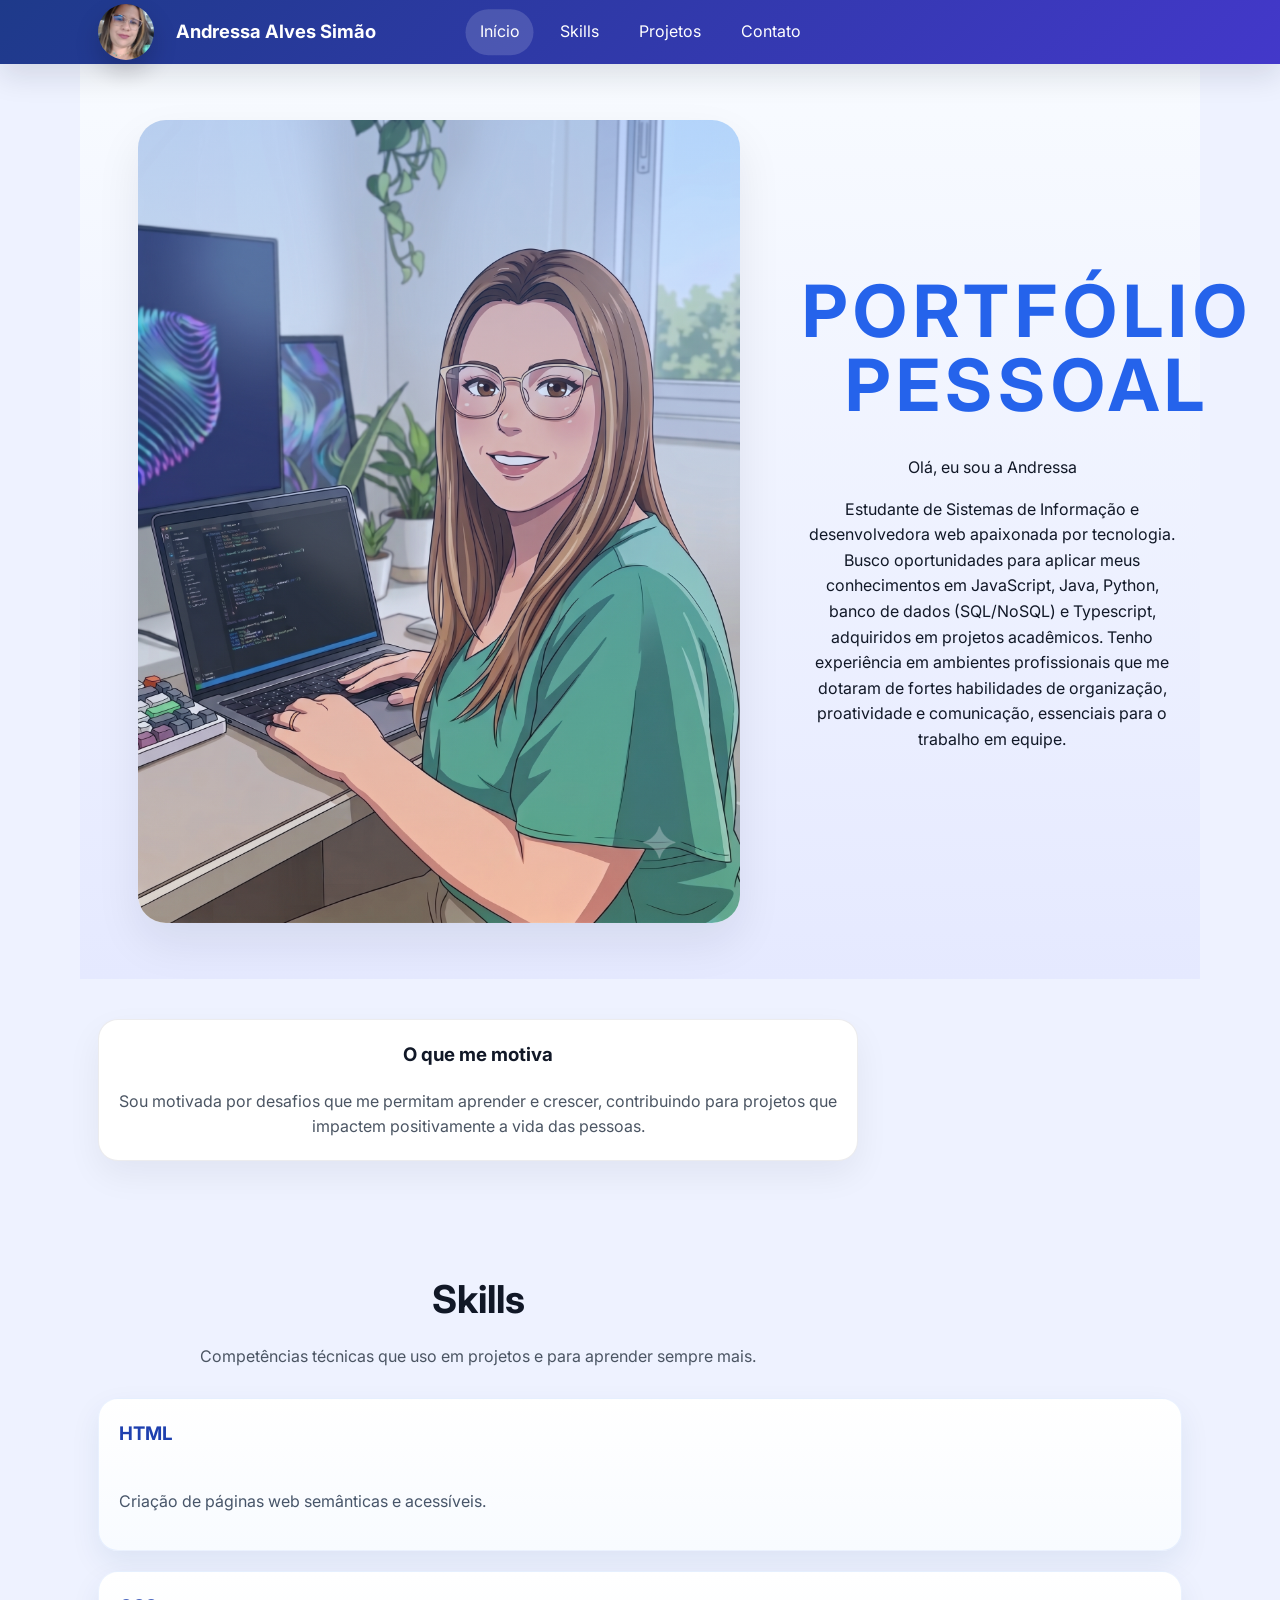
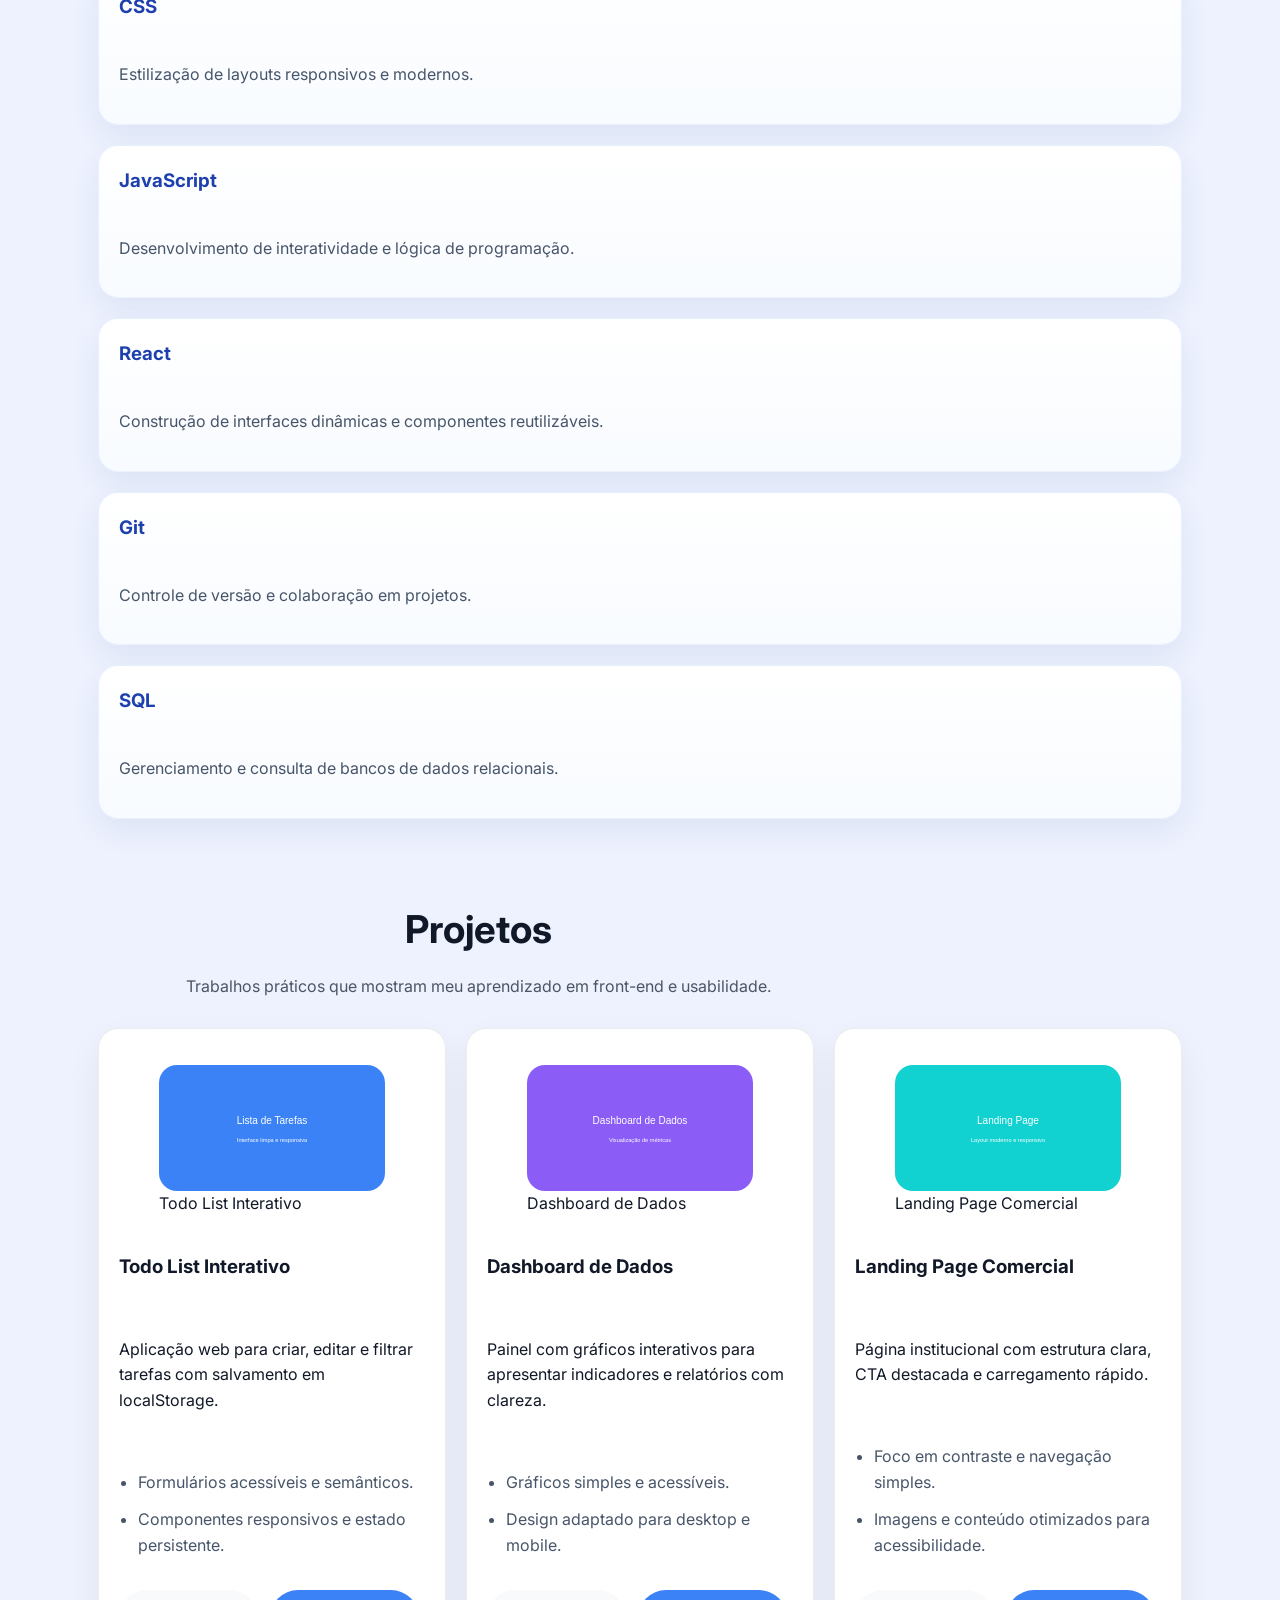
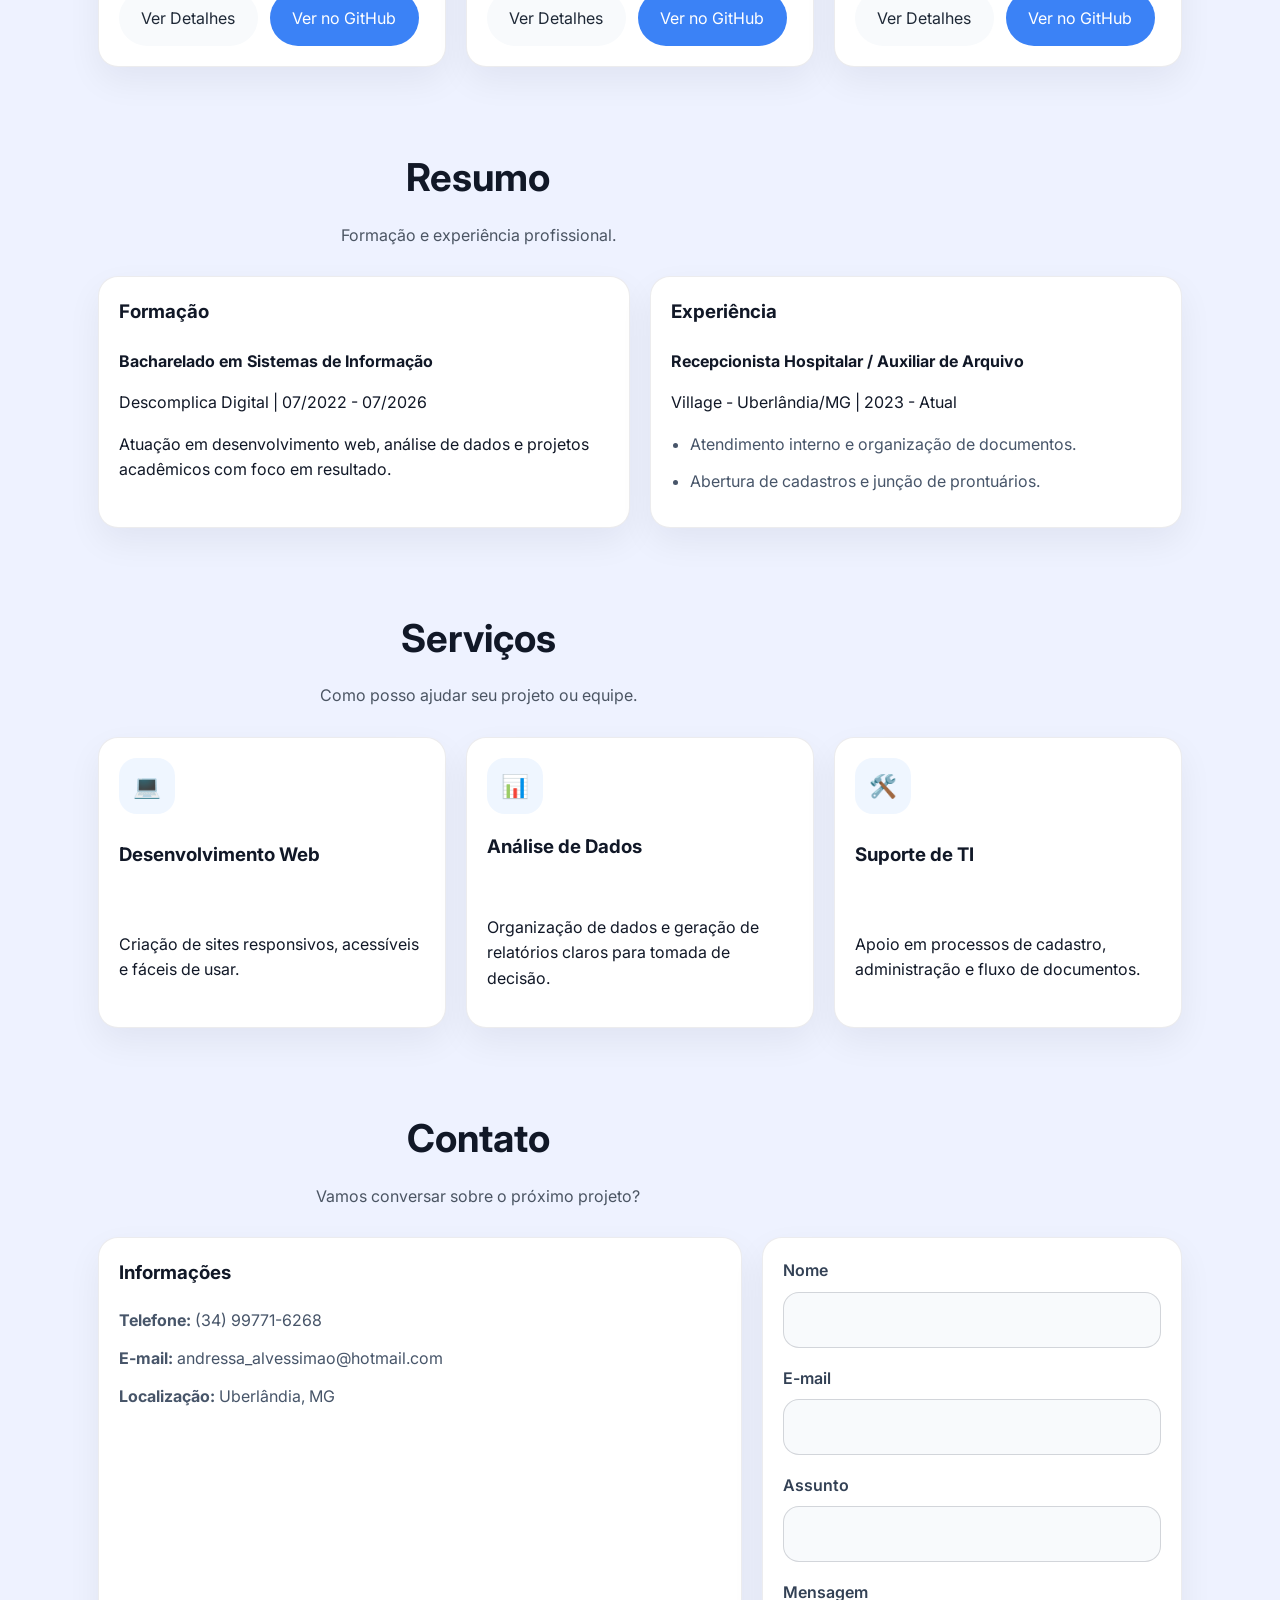
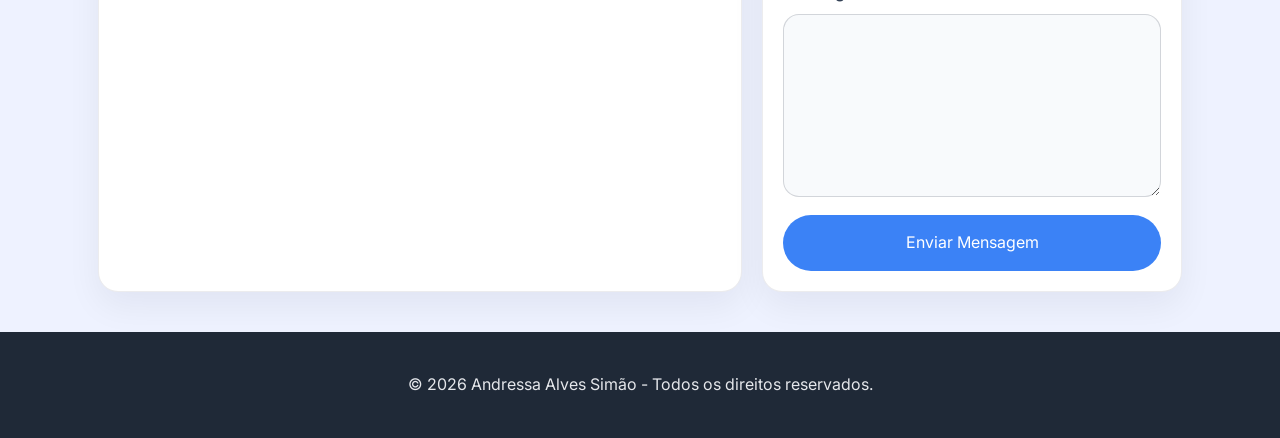
==== index.html @ 48724708 "V1Portifolio" ====
<!DOCTYPE html>
<html lang="pt-br">

<head>
  <meta charset="UTF-8">
  <meta name="viewport" content="width=device-width, initial-scale=1.0">
  <title>Portfólio - Andressa Alves Simão</title>
  <meta name="description" content="Portfólio de Andressa Alves Simão, estudante de Sistemas de Informação e desenvolvedora web.">
  <meta name="keywords" content="portfólio, Andressa Simão, desenvolvimento web, sistemas de informação, projetos">
  <link rel="preconnect" href="https://fonts.googleapis.com">
  <link rel="preconnect" href="https://fonts.gstatic.com" crossorigin>
  <link href="https://fonts.googleapis.com/css2?family=Inter:wght@400;500;600;700;800&display=swap" rel="stylesheet">
  <link rel="stylesheet" href="style.css">
</head>

<body id="top">
  <header class="header-main">
    <div class="header-inner">
      <div class="header-profile">
        <img src="imagem/my-profile-img.jpg" alt="Foto de perfil de Andressa" />
      </div>
      <a href="#top" class="logo">Andressa Alves Simão</a>
      <nav class="main-nav">
        <a href="#hero" class="active">Início</a>
        <a href="#habilidades">Skills</a>
        <a href="#projetos">Projetos</a>
        <a href="#contato">Contato</a>
      </nav>
    </div>
  </header>

  <main>
    <section id="hero" class="section hero-section">
      <div class="hero-grid">
        <div class="hero-media">
          <figure class="hero-image-card">
            <img src="anime_Image.png" alt="Ilustração estilizada" />
          </figure>
        </div>
        <div class="hero-copy">
          <h1 class="eyebrow">Portfólio pessoal</h1>
          <p>Olá, eu sou a Andressa</p>
          <p>Estudante de Sistemas de Informação e desenvolvedora web apaixonada por tecnologia. 
            Busco oportunidades para aplicar meus conhecimentos em JavaScript, Java, Python, banco de dados (SQL/NoSQL) e Typescript, adquiridos em projetos acadêmicos. 
            Tenho experiência em ambientes profissionais que me dotaram de fortes habilidades de organização, proatividade e comunicação, essenciais para o trabalho em equipe.</p>
        </div>
      </div>
    </section>

    <section id="sobre" class="section about-section">
      <div class="section-header">
        <div class="about-card">
          <h3>O que me motiva</h3>
          <p>Sou motivada por desafios que me permitam aprender e crescer, contribuindo para projetos que impactem positivamente a vida das pessoas.</p>
        </div>
      </div>
    </section>

    <section id="habilidades" class="section skills-section">
      <div class="section-header">
        <h2>Skills</h2>
        <p>Competências técnicas que uso em projetos e para aprender sempre mais.</p>
      </div>
      <div class="skills-grid">
        <div class="skill-item">
          <h3>HTML</h3>
          <p>Criação de páginas web semânticas e acessíveis.</p>
        </div>
        <div class="skill-item">
          <h3>CSS</h3>
          <p>Estilização de layouts responsivos e modernos.</p>
        </div>
        <div class="skill-item">
          <h3>JavaScript</h3>
          <p>Desenvolvimento de interatividade e lógica de programação.</p>
        </div>
        <div class="skill-item">
          <h3>React</h3>
          <p>Construção de interfaces dinâmicas e componentes reutilizáveis.</p>
        </div>
        <div class="skill-item">
          <h3>Git</h3>
          <p>Controle de versão e colaboração em projetos.</p>
        </div>
        <div class="skill-item">
          <h3>SQL</h3>
          <p>Gerenciamento e consulta de bancos de dados relacionais.</p>
        </div>
      </div>
    </section>

    <section id="projetos" class="section projects-section">
      <div class="section-header">
        <h2>Projetos</h2>
        <p>Trabalhos práticos que mostram meu aprendizado em front-end e usabilidade.</p>
      </div>
      <div class="projects-grid">
        <article class="project-item" data-title="Todo List Interativo" data-description="Aplicação web para criar, editar e filtrar tarefas com salvamento em localStorage." data-features="Formulários acessíveis e semânticos;Componentes responsivos e estado persistente" data-github="https://github.com/andressa-simao/todo-list">
          <figure class="project-figure">
            <img src="data:image/svg+xml;utf8,<svg xmlns='http://www.w3.org/2000/svg' width='720' height='400'><rect width='720' height='400' fill='%233b82f6'/><text x='50%' y='45%' font-family='Arial' font-size='32' fill='white' dominant-baseline='middle' text-anchor='middle'>Lista de Tarefas</text><text x='50%' y='60%' font-family='Arial' font-size='18' fill='white' dominant-baseline='middle' text-anchor='middle'>Interface limpa e responsiva</text></svg>" alt="Captura de tela do sistema de lista de tarefas" />
            <figcaption>Todo List Interativo</figcaption>
          </figure>
          <h3>Todo List Interativo</h3>
          <p>Aplicação web para criar, editar e filtrar tarefas com salvamento em localStorage.</p>
          <ul>
            <li>Formulários acessíveis e semânticos.</li>
            <li>Componentes responsivos e estado persistente.</li>
          </ul>
          <div class="project-actions">
            <button type="button" class="button-link button-secondary project-detail-button">Ver Detalhes</button>
            <a href="https://github.com/andressa-simao/todo-list" class="button-link" aria-label="Ver repositório do projeto Todo List" target="_blank" rel="noopener noreferrer">Ver no GitHub</a>
          </div>
        </article>
        <article class="project-item" data-title="Dashboard de Dados" data-description="Painel com gráficos interativos para apresentar indicadores e relatórios com clareza." data-features="Gráficos simples e acessíveis;Design adaptado para desktop e mobile" data-github="https://github.com/andressa-simao/dashboard-dados">
          <figure class="project-figure">
            <img src="data:image/svg+xml;utf8,<svg xmlns='http://www.w3.org/2000/svg' width='720' height='400'><rect width='720' height='400' fill='%238b5cf6'/><text x='50%' y='45%' font-family='Arial' font-size='32' fill='white' dominant-baseline='middle' text-anchor='middle'>Dashboard de Dados</text><text x='50%' y='60%' font-family='Arial' font-size='18' fill='white' dominant-baseline='middle' text-anchor='middle'>Visualização de métricas</text></svg>" alt="Captura de tela de dashboard de dados" />
            <figcaption>Dashboard de Dados</figcaption>
          </figure>
          <h3>Dashboard de Dados</h3>
          <p>Painel com gráficos interativos para apresentar indicadores e relatórios com clareza.</p>
          <ul>
            <li>Gráficos simples e acessíveis.</li>
            <li>Design adaptado para desktop e mobile.</li>
          </ul>
          <div class="project-actions">
            <button type="button" class="button-link button-secondary project-detail-button">Ver Detalhes</button>
            <a href="https://github.com/andressa-simao/dashboard-dados" class="button-link" aria-label="Ver repositório do projeto Dashboard de Dados" target="_blank" rel="noopener noreferrer">Ver no GitHub</a>
          </div>
        </article>
        <article class="project-item" data-title="Landing Page Comercial" data-description="Página institucional com estrutura clara, CTA destacada e carregamento rápido." data-features="Foco em contraste e navegação simples;Imagens e conteúdo otimizados para acessibilidade" data-github="https://github.com/andressa-simao/landing-page-comercial">
          <figure class="project-figure">
            <img src="data:image/svg+xml;utf8,<svg xmlns='http://www.w3.org/2000/svg' width='720' height='400'><rect width='720' height='400' fill='%2311d1d1'/><text x='50%' y='45%' font-family='Arial' font-size='32' fill='white' dominant-baseline='middle' text-anchor='middle'>Landing Page</text><text x='50%' y='60%' font-family='Arial' font-size='18' fill='white' dominant-baseline='middle' text-anchor='middle'>Layout moderno e responsivo</text></svg>" alt="Captura de tela de landing page responsiva" />
            <figcaption>Landing Page Comercial</figcaption>
          </figure>
          <h3>Landing Page Comercial</h3>
          <p>Página institucional com estrutura clara, CTA destacada e carregamento rápido.</p>
          <ul>
            <li>Foco em contraste e navegação simples.</li>
            <li>Imagens e conteúdo otimizados para acessibilidade.</li>
          </ul>
          <div class="project-actions">
            <button type="button" class="button-link button-secondary project-detail-button">Ver Detalhes</button>
            <a href="https://github.com/andressa-simao/landing-page-comercial" class="button-link" aria-label="Ver repositório do projeto Landing Page" target="_blank" rel="noopener noreferrer">Ver no GitHub</a>
          </div>
        </article>
      </div>
    </section>

    <section id="resume" class="section resume-section">
      <div class="section-header">
        <h2>Resumo</h2>
        <p>Formação e experiência profissional.</p>
      </div>
      <div class="resume-grid">
        <div class="resume-item">
          <h3>Formação</h3>
          <div class="resume-entry">
            <h4>Bacharelado em Sistemas de Informação</h4>
            <p>Descomplica Digital | 07/2022 - 07/2026</p>
            <p>Atuação em desenvolvimento web, análise de dados e projetos acadêmicos com foco em resultado.</p>
          </div>
        </div>
        <div class="resume-item">
          <h3>Experiência</h3>
          <div class="resume-entry">
            <h4>Recepcionista Hospitalar / Auxiliar de Arquivo</h4>
            <p>Village - Uberlândia/MG | 2023 - Atual</p>
            <ul>
              <li>Atendimento interno e organização de documentos.</li>
              <li>Abertura de cadastros e junção de prontuários.</li>
            </ul>
          </div>
        </div>
      </div>
    </section>

    <section id="services" class="section services-section">
      <div class="section-header">
        <h2>Serviços</h2>
        <p>Como posso ajudar seu projeto ou equipe.</p>
      </div>
      <div class="services-grid">
        <div class="service-item">
          <div class="service-icon">💻</div>
          <h3>Desenvolvimento Web</h3>
          <p>Criação de sites responsivos, acessíveis e fáceis de usar.</p>
        </div>
        <div class="service-item">
          <div class="service-icon">📊</div>
          <h3>Análise de Dados</h3>
          <p>Organização de dados e geração de relatórios claros para tomada de decisão.</p>
        </div>
        <div class="service-item">
          <div class="service-icon">🛠️</div>
          <h3>Suporte de TI</h3>
          <p>Apoio em processos de cadastro, administração e fluxo de documentos.</p>
        </div>
      </div>
    </section>

    <section id="contato" class="section contact-section">
      <div class="section-header">
        <h2>Contato</h2>
        <p>Vamos conversar sobre o próximo projeto?</p>
      </div>
      <div class="contact-grid">
        <div class="contact-card">
          <h3>Informações</h3>
          <ul>
            <li><strong>Telefone:</strong> (34) 99771-6268</li>
            <li><strong>E-mail:</strong> andressa_alvessimao@hotmail.com</li>
            <li><strong>Localização:</strong> Uberlândia, MG</li>
          </ul>
        </div>
        <form class="contact-form" action="mailto:andressa_alvessimao@hotmail.com" method="post" enctype="text/plain">
          <div class="form-row">
            <label for="name-field">Nome</label>
            <input id="name-field" type="text" name="name" required>
          </div>
          <div class="form-row">
            <label for="email-field">E-mail</label>
            <input id="email-field" type="email" name="email" required>
          </div>
          <div class="form-row">
            <label for="subject-field">Assunto</label>
            <input id="subject-field" type="text" name="subject" required>
          </div>
          <div class="form-row">
            <label for="message-field">Mensagem</label>
            <textarea id="message-field" name="message" rows="6" required></textarea>
          </div>
          <button type="submit" class="button-link">Enviar Mensagem</button>
        </form>
      </div>
    </section>

    <div class="modal-overlay" id="project-modal" aria-hidden="true" role="dialog" aria-modal="true" aria-labelledby="project-modal-title">
      <div class="modal-content" role="document">
        <button type="button" class="modal-close" aria-label="Fechar modal">×</button>
        <h3 id="project-modal-title">Título do Projeto</h3>
        <p class="modal-description">Descrição do projeto.</p>
        <ul class="modal-list"></ul>
        <a href="#" class="button-link modal-github" target="_blank" rel="noopener noreferrer">Ver no GitHub</a>
      </div>
    </div>
  </main>

  <footer class="footer-main">
    <p>© 2026 Andressa Alves Simão - Todos os direitos reservados.</p>
  </footer>

  <a href="#top" class="scroll-top" aria-label="Voltar ao topo">↑</a>

  <script src="script.js"></script>
</body>

</html>
---- style.css ----
:root {
  color-scheme: light;
  font-family: 'Inter', system-ui, -apple-system, BlinkMacSystemFont, 'Segoe UI', sans-serif;
  font-size: 16px;
  line-height: 1.6;
  color: #111827;
  background: #eef2ff;
}

* {
  box-sizing: border-box;
}

/* Remover animações e transições globalmente a pedido do usuário */
*, *::before, *::after {
  transition: none !important;
  animation: none !important;
}

html {
  scroll-behavior: smooth;
}

body {
  margin: 0;
  min-height: 100vh;
  background-color: #eef2ff;
}

img,
picture,
video,
canvas,
svg {
  display: block;
  max-width: 100%;
}

a {
  color: inherit;
  text-decoration: none;
}

a:hover {
  text-decoration: underline;
}

button,
input,
textarea,
select {
  font: inherit;
}

.header-main {
  background: linear-gradient(135deg, #1e3a8a 0%, #4338ca 100%);
  color: #fff;
  position: sticky;
  top: 0;
  z-index: 20;
  box-shadow: 0 12px 30px rgba(15, 23, 42, 0.12);
  height: 64px; /* altura fixa do header */
}

.header-inner {
  width: min(1120px, 100%);
  margin: 0 auto;
  padding: 0 48px; /* padding vertical removido para respeitar a altura fixa */
  height: 100%;
  display: flex;
  align-items: center;
  justify-content: space-between;
  gap: 12px;
  position: relative; /* necessário para centralizar .main-nav via absolute */
}

/* Posiciona logo e foto de perfil para ficarem simétricos em relação ao nav central */
.logo {
  position: absolute;
  left: 96px;
  top: 50%;
  transform: translateY(-50%);
  font-weight: 700;
}

.header-profile {
  position: absolute;
  left: 18px;
  top: 50%;
  transform: translateY(-50%);
}

.logo {
  font-size: 1.15rem;
  font-weight: 700;
}

.main-nav {
  display: flex;
  flex-wrap: wrap;
  gap: 12px;
  justify-content: flex-end;
}

/* Centraliza a navegação no cabeçalho */
.main-nav {
  position: absolute;
  left: 50%;
  top: 50%;
  transform: translate(-50%, -50%);
  justify-content: center;
}

.header-profile {
  width: 56px;
  height: 56px;
  border-radius: 50%;
  overflow: hidden;
  flex-shrink: 0;
  box-shadow: 0 12px 25px rgba(0, 0, 0, 0.18);
}

.header-profile img {
  width: 100%;
  height: 100%;
  object-fit: cover; /* crop: preencher área, possivelmente cortar partes */
  object-position: center;
  display: block;
}

.main-nav a {
  color: #fff;
  padding: 10px 14px;
  border-radius: 999px;
  transition: background-color 0.2s ease;
}

.main-nav a:hover,
.main-nav a.active {
  background: rgba(255, 255, 255, 0.15);
}

.section {
  width: min(1120px, 100%);
  margin: 0 auto;
  padding: 40px 18px;
}

.section-header {
  max-width: 760px;
  margin-bottom: 28px;
  text-align: center;
}

.section-header h2 {
  margin: 0 0 14px;
  font-size: clamp(1.9rem, 3vw, 2.5rem);
}

.section-header p {
  margin: 0;
  color: #4b5563;
  font-size: 1rem;
}

.hero-section {
  min-height: calc(100vh - 72px);
  display: grid;
  place-items: center;
  background: linear-gradient(180deg, #f8fbff 0%, #e5e9ff 100%);
  text-align: center;
}

.hero-grid {
  display: grid;
  gap: 22px;
  align-items: center;
  width: 100%;
  max-width: 1120px;
  grid-template-columns: minmax(0, 1.1fr) minmax(280px, 380px);
}

.hero-copy {
  text-align: center;
}

.hero-media {
  display: grid;
  gap: 18px;
  align-items: start;
}

.hero-profile-badge {
  display: inline-flex;
  align-items: center;
  gap: 10px;
  padding: 8px 12px;
  background: rgba(59, 130, 246, 0.08);
  border-radius: 999px;
  margin-bottom: 14px;
  max-width: fit-content;
  box-shadow: 0 10px 18px rgba(15, 23, 42, 0.08);
}

.hero-profile-badge img {
  width: 56px;
  height: 56px;
  border-radius: 50%;
  object-fit: cover;
  display: block;
}

.hero-profile-badge span {
  color: #1e293b;
  font-weight: 700;
}

.hero-image-card {
  overflow: hidden;
  border-radius: 28px;
  background: #fff;
  padding: 0;
  box-shadow: 0 20px 45px rgba(15, 23, 42, 0.08);
  position: relative;
}

.hero-image-card:first-child::after {
  content: '';
  position: absolute;
  inset: 0;
  background: linear-gradient(180deg, rgba(59, 130, 246, 0.35) 0%, rgba(156, 163, 175, 0.08) 100%);
  pointer-events: none;
  opacity: 0.9;
  transition: opacity 0.35s ease, transform 0.35s ease;
  transform: translateY(0px);
}

.hero-image-card:first-child:hover::after {
  opacity: 1;
  transform: translateY(-8px);
  height: 420px;
  object-fit: cover;
  display: block;
}

.hero-image-card figcaption {
  margin: 16px;
  color: #475569;
  font-size: 0.95rem;
  font-weight: 600;
}


/* Compatibilidade com HTML: `.hero-content` ou `.hero-copy` */
.hero-content,
.hero-copy {
  max-width: 720px;
}

.eyebrow {
  display: inline-block;
  margin-bottom: 16px;
  color: #2563eb;
  font-weight: 700;
  letter-spacing: 0.08em;
  text-transform: uppercase;
  font-size: 0.85rem;
}

.hero-content h1,
.hero-copy h1 {
  margin: 0 0 18px;
  font-size: clamp(2.75rem, 6vw, 4.5rem);
  line-height: 1.02;
}

.hero-text,
.text {
  margin: 0 0 18px;
  max-width: 640px;
  font-size: 1.05rem;
  color: #334155;
}

.hero-buttons {
  display: flex;
  flex-wrap: wrap;
  justify-content: flex-start;
  gap: 12px;
}

.button-link,
.button-secondary {
  display: inline-flex;
  align-items: center;
  justify-content: center;
  gap: 8px;
  padding: 0.95rem 1.4rem;
  border-radius: 999px;
  border: none;
  cursor: pointer;
  transition: transform 0.2s ease, background-color 0.2s ease, box-shadow 0.2s ease;
}

.button-link {
  background: #3b82f6;
  color: #fff;
}

.button-secondary {
  background: #f8fafc;
  color: #1f2937;
}

.button-link:hover,
.button-secondary:hover,
.button-link:focus-visible,
.button-secondary:focus-visible {
  transform: translateY(-1px);
  box-shadow: 0 12px 30px rgba(59, 130, 246, 0.18);
}

.about-grid,
.skills-grid,
.projects-grid,
.resume-grid,
.services-grid,
.contact-grid {
  display: grid;
  gap: 20px;
}

.about-grid {
  grid-template-columns: minmax(0, 1.2fr) minmax(320px, 440px);
  align-items: start;
}

/* Posiciona o segundo card da about-grid na coluna direita e faz span total em mobile */
.about-grid > .about-card:last-child {
  grid-column: 2 / 3;
}

@media (max-width: 900px) {
  .about-grid > .about-card:last-child {
    grid-column: 1 / -1;
  }
}

.about-card,
.about-info,
.skill-card,
.skill-item,
.project-item,
.resume-item,
.service-item,
.contact-card,
.contact-form,
.modal-content {
  background: #ffffff;
  border: 1px solid rgba(15, 23, 42, 0.08);
  border-radius: 20px;
  box-shadow: 0 14px 35px rgba(15, 23, 42, 0.06);
  padding: 20px;
}

.about-card h3,
.skill-card h3,
.skill-item h3,
.project-item h3,
.resume-item h3,
.service-item h3,
.contact-card h3 {
  margin-top: 0;
}

.about-info ul,
.contact-card ul,
.resume-entry ul,
.project-item ul,
.modal-list {
  margin: 20px 0 0;
  padding-left: 1.2rem;
  color: #475569;
}

.about-info li,
.contact-card li,
.resume-entry li,
.project-item li,
.modal-list li {
  margin-bottom: 12px;
}

.skill-card,
.skill-item {
  display: grid;
  gap: 16px;
}

.skill-card h3,
.skill-item h3 {
  margin-bottom: 8px;
}

/* Estilo visual para cards de skills: cor, borda e sombra */
.skill-item {
  background: linear-gradient(180deg, #ffffff 0%, #f8fbff 100%);
  border: 1px solid rgba(59, 130, 246, 0.10);
  border-radius: 20px;
  box-shadow: 0 12px 30px rgba(14, 58, 120, 0.08);
  padding: 20px;
  transition: transform 0.25s ease, box-shadow 0.25s ease;
}

.skill-item:hover {
  transform: translateY(-6px);
  box-shadow: 0 22px 60px rgba(14, 58, 120, 0.14);
}

.skill-item h3 {
  color: #1e40af;
  font-weight: 700;
}

.skill-item p {
  color: #475569;
}

.progress-bar-wrap {
  width: 100%;
  height: 14px;
  background: #e2e8f0;
  border-radius: 999px;
  overflow: hidden;
}

.progress-bar {
  height: 100%;
  border-radius: 999px;
  transition: width 0.5s ease;
}

.progress-100 {
  width: 100%;
  background: #2563eb;
}

.progress-95 {
  width: 95%;
  background: #2563eb;
}

.progress-75 {
  width: 75%;
  background: #2563eb;
}

.progress-60 {
  width: 60%;
  background: #2563eb;
}

.skill-card span {
  color: #475569;
  font-size: 0.95rem;
  font-weight: 500;
}

.projects-grid {
  grid-template-columns: repeat(auto-fit, minmax(280px, 1fr));
}

.project-item {
  display: grid;
  gap: 20px;
}

.project-figure img {
  width: 100%;
  height: auto;
  border-radius: 18px;
}

.project-actions {
  display: flex;
  flex-wrap: wrap;
  gap: 12px;
}

.resume-grid {
  grid-template-columns: repeat(auto-fit, minmax(280px, 1fr));
}

.resume-entry {
  margin-top: 20px;
}

.resume-entry h4 {
  margin-bottom: 8px;
}

.resume-entry ul {
  margin-top: 8px;
}

.services-grid {
  grid-template-columns: repeat(auto-fit, minmax(240px, 1fr));
}

.service-item {
  display: grid;
  gap: 18px;
  text-align: left;
}

.service-icon {
  width: 56px;
  height: 56px;
  display: grid;
  place-items: center;
  border-radius: 18px;
  background: #eff6ff;
  font-size: 1.4rem;
}

.contact-grid {
  grid-template-columns: minmax(0, 1fr) minmax(320px, 420px);
}

.contact-card ul {
  list-style: none;
  padding: 0;
}

.contact-card li {
  margin-bottom: 12px;
}

.contact-form {
  display: grid;
  gap: 18px;
}

.form-row {
  display: grid;
  gap: 8px;
}

.form-row label {
  font-weight: 600;
  color: #334155;
}

.form-row input,
.form-row textarea {
  width: 100%;
  padding: 14px 16px;
  border: 1px solid rgba(15, 23, 42, 0.16);
  border-radius: 16px;
  background: #f8fafc;
  color: #0f172a;
}

.form-row input:focus,
.form-row textarea:focus {
  outline: none;
  border-color: #3b82f6;
  box-shadow: 0 0 0 4px rgba(59, 130, 246, 0.12);
}

.footer-main {
  text-align: center;
  padding: 24px 24px;
  background: #1f2937;
  color: #e5e7eb;
}

.scroll-top {
  position: fixed;
  right: 24px;
  bottom: 24px;
  width: 44px;
  height: 44px;
  display: grid;
  place-items: center;
  border-radius: 50%;
  background: #2563eb;
  color: #fff;
  text-decoration: none;
  opacity: 0;
  visibility: hidden;
  transition: opacity 0.2s ease, transform 0.2s ease;
}

.scroll-top.visible {
  opacity: 1;
  visibility: visible;
  transform: translateY(0);
}

.modal-overlay {
  position: fixed;
  inset: 0;
  background: rgba(15, 23, 42, 0.72);
  display: flex;
  align-items: center;
  justify-content: center;
  padding: 24px;
  opacity: 0;
  visibility: hidden;
  transition: opacity 0.2s ease, visibility 0.2s ease;
  z-index: 50;
}

.modal-overlay.active {
  opacity: 1;
  visibility: visible;
}

.modal-content {
  width: min(560px, 100%);
  background: #ffffff;
  border-radius: 24px;
  padding: 28px;
  box-shadow: 0 30px 80px rgba(15, 23, 42, 0.22);
  position: relative;
  transform: translateY(20px);
  transition: transform 0.2s ease;
}

.modal-overlay.active .modal-content {
  transform: translateY(0);
}

.modal-close {
  position: absolute;
  top: 18px;
  right: 18px;
  border: none;
  background: transparent;
  color: #374151;
  font-size: 1.6rem;
  line-height: 1;
  cursor: pointer;
}

.modal-description,
.modal-list {
  margin: 20px 0 0;
  color: #475569;
}

.modal-list {
  list-style: disc inside;
}

.modal-github {
  display: inline-flex;
  margin-top: 16px;
}

@media (max-width: 900px) {
  .about-grid,
  .contact-grid,
  .resume-grid,
  .services-grid {
    grid-template-columns: 1fr;
  }
}

@media (max-width: 720px) {
  .header-inner {
    flex-direction: column;
    align-items: flex-start;
  }
  .header-main {
    height: auto; /* fallback para mobile */
  }

  .main-nav {
    /* Volta ao fluxo normal em telas pequenas */
    position: static;
    transform: none;
    justify-content: flex-start;
    width: 100%;
    padding-top: 8px;
  }

  /* Em mobile, voltar logo e profile ao fluxo normal */
  .logo,
  .header-profile {
    position: static;
    transform: none;
    width: auto;
    margin: 0;
  }

  .hero-grid {
    grid-template-columns: 1fr;
    text-align: center;
  }

  .hero-copy {
    text-align: center;
  }

  .hero-buttons {
    flex-direction: column;
    align-items: stretch;
  }

  .button-link,
  .button-secondary {
    width: 100%;
  }
}

@media (prefers-reduced-motion: reduce) {
  *, *::before, *::after {
    animation-duration: 0.01ms !important;
    animation-iteration-count: 1 !important;
    transition-duration: 0.01ms !important;
    scroll-behavior: auto !important;
  }
}
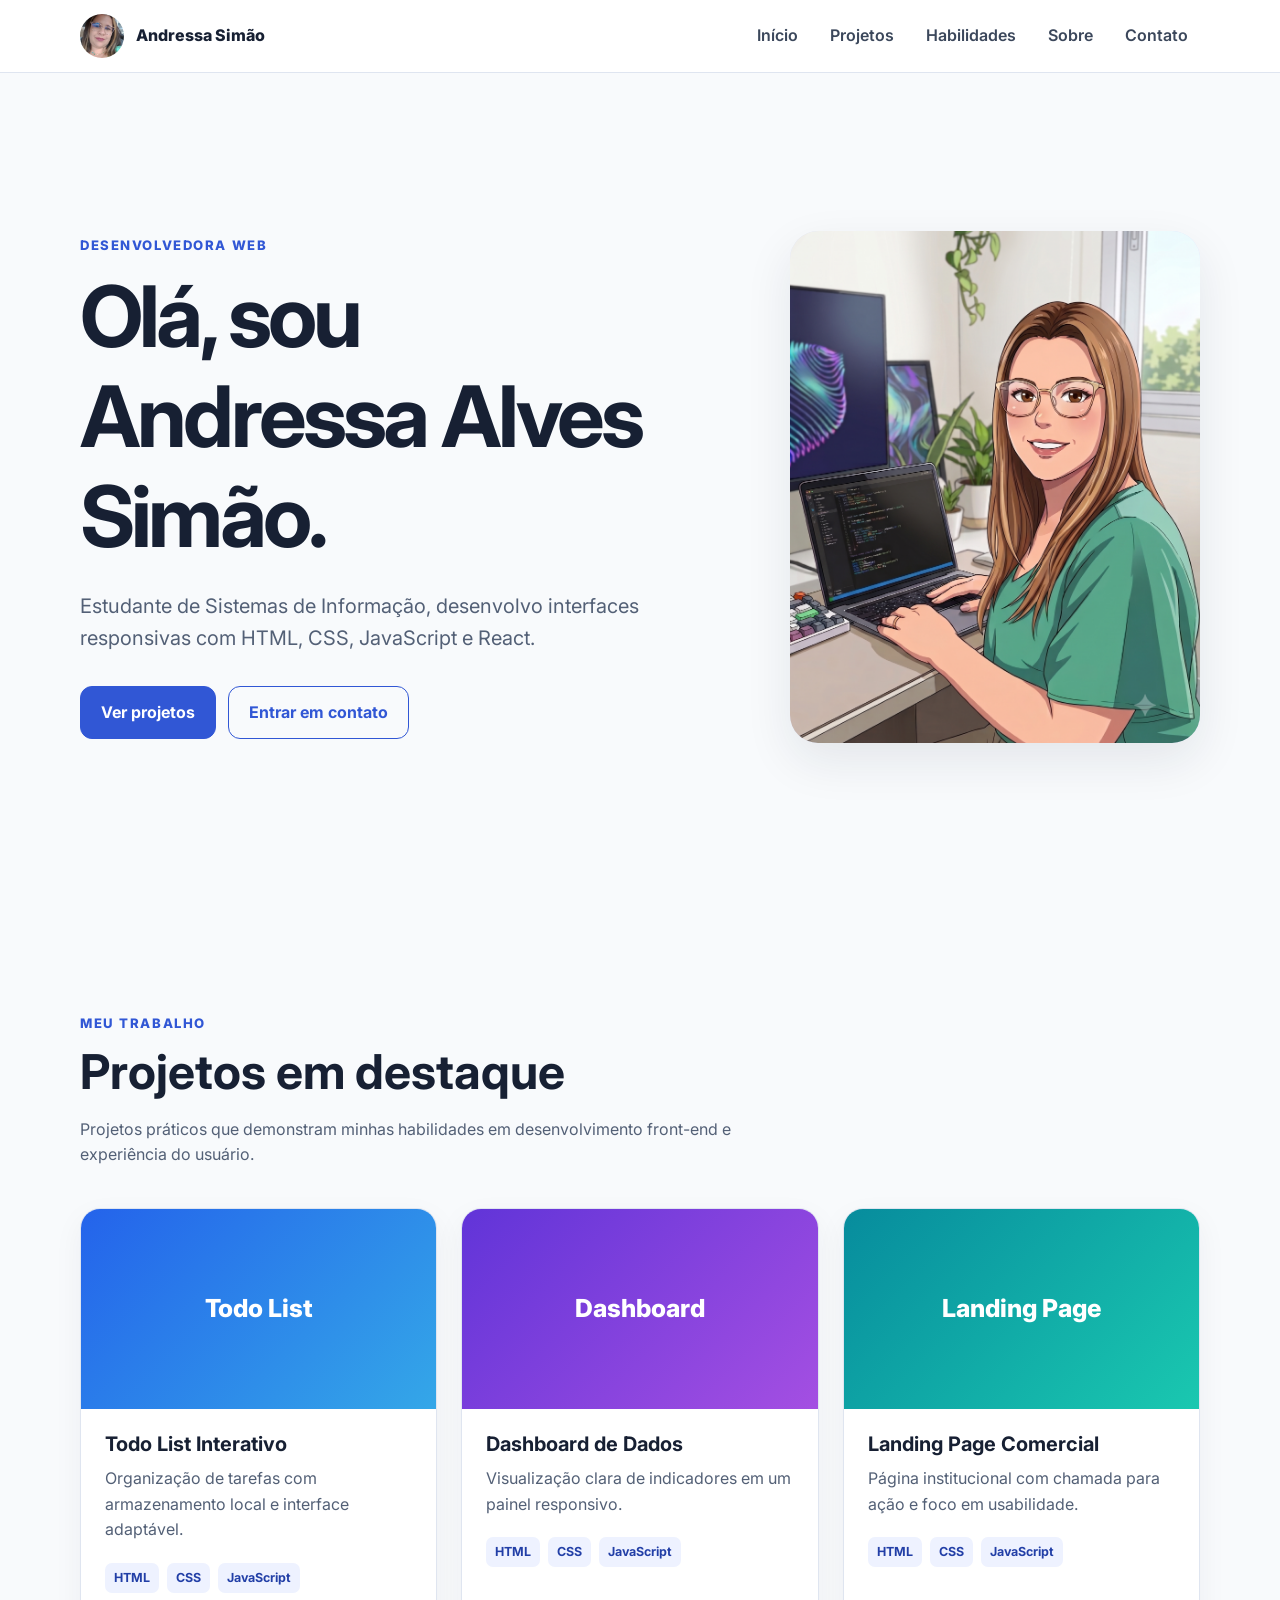
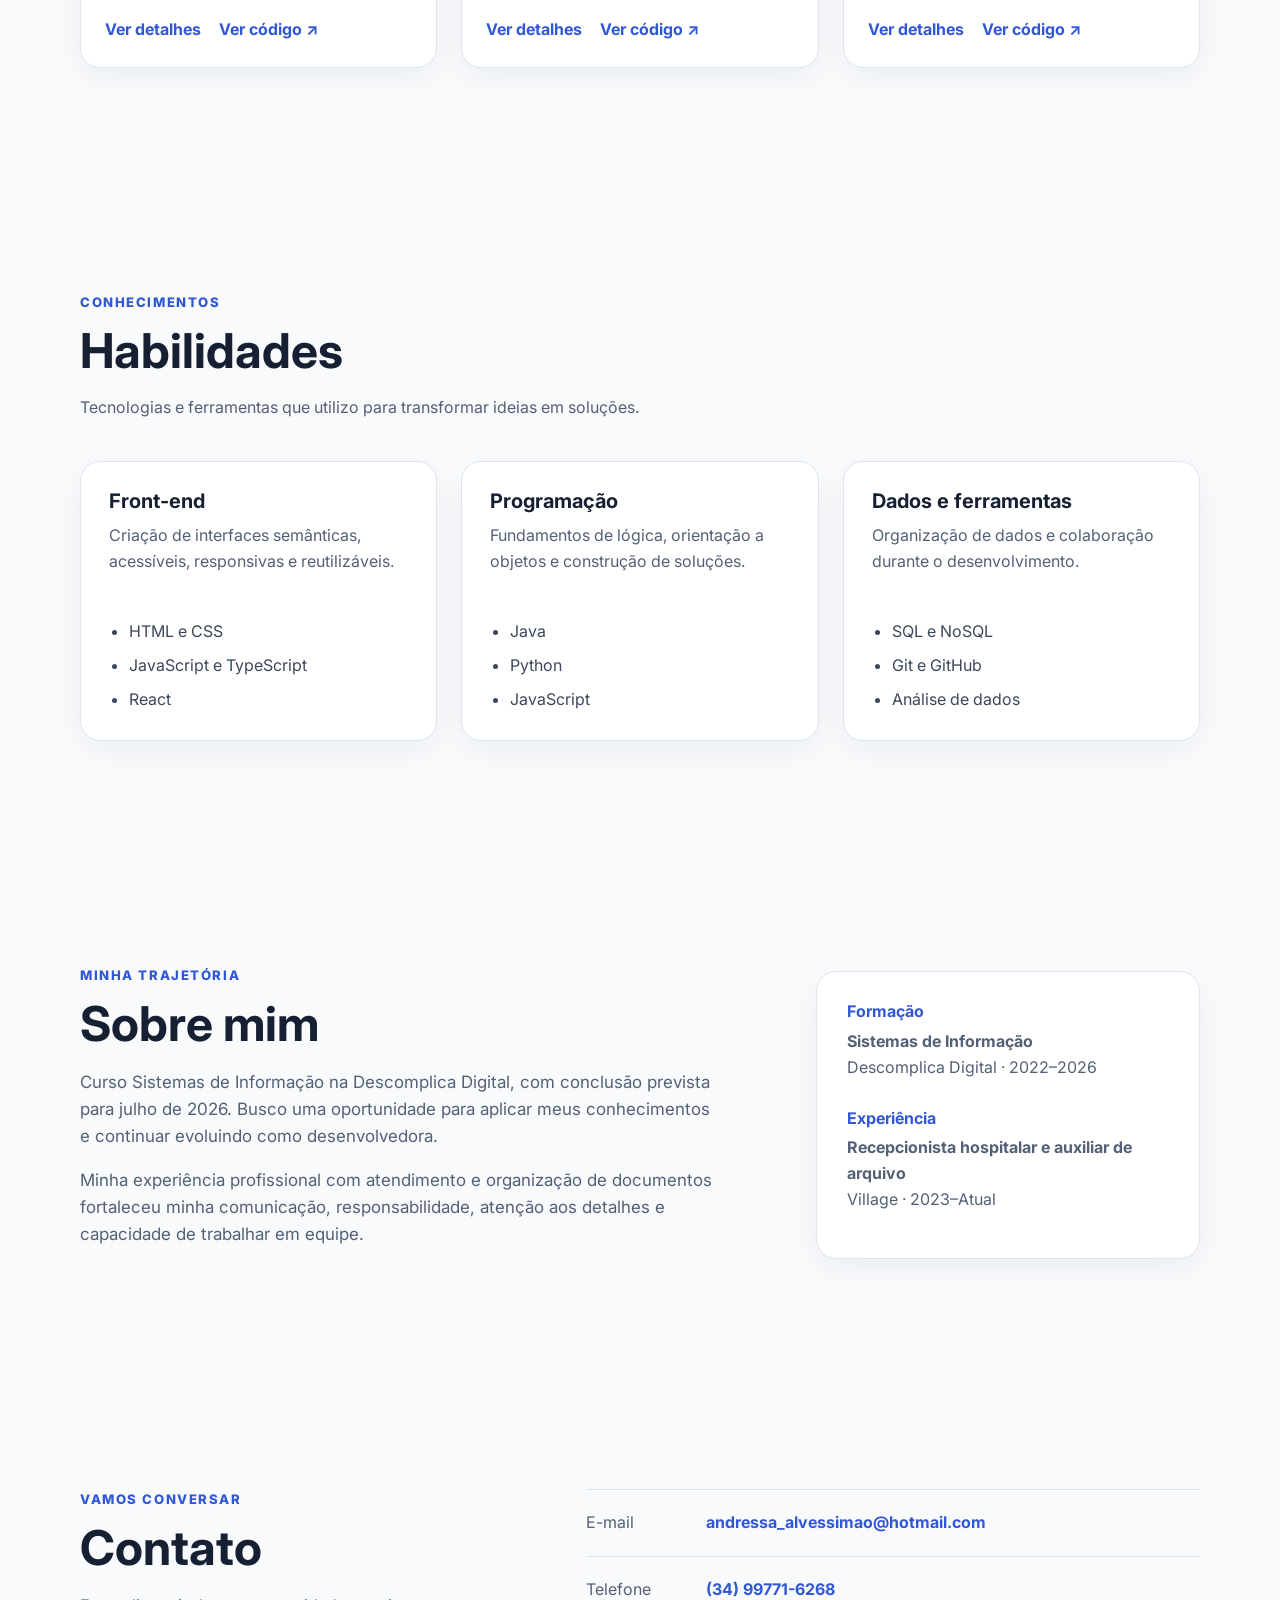
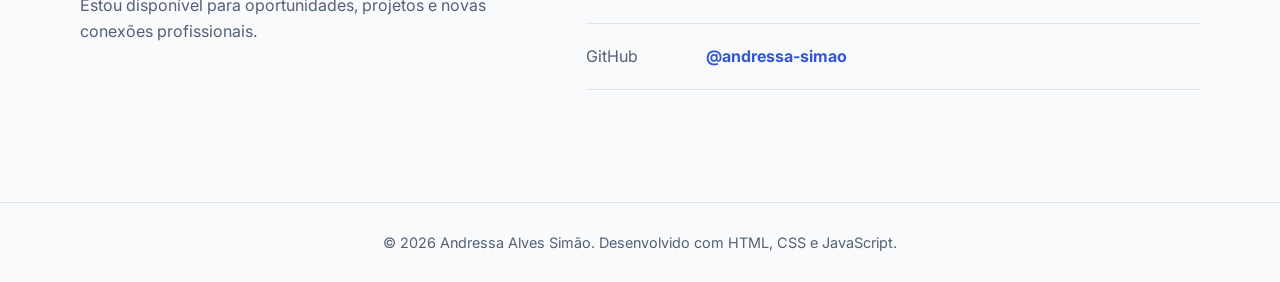
==== commit ebd4e466: "Melhora responsividade e conteúdo do portfólio" ====
--- a/index.html
+++ b/index.html
@@ -1,257 +1,165 @@
-<!DOCTYPE html>
-<html lang="pt-br">
-
-<head>
-  <meta charset="UTF-8">
-  <meta name="viewport" content="width=device-width, initial-scale=1.0">
-  <title>Portfólio - Andressa Alves Simão</title>
-  <meta name="description" content="Portfólio de Andressa Alves Simão, estudante de Sistemas de Informação e desenvolvedora web.">
-  <meta name="keywords" content="portfólio, Andressa Simão, desenvolvimento web, sistemas de informação, projetos">
-  <link rel="preconnect" href="https://fonts.googleapis.com">
-  <link rel="preconnect" href="https://fonts.gstatic.com" crossorigin>
-  <link href="https://fonts.googleapis.com/css2?family=Inter:wght@400;500;600;700;800&display=swap" rel="stylesheet">
-  <link rel="stylesheet" href="style.css">
-</head>
-
-<body id="top">
-  <header class="header-main">
-    <div class="header-inner">
-      <div class="header-profile">
-        <img src="imagem/my-profile-img.jpg" alt="Foto de perfil de Andressa" />
-      </div>
-      <a href="#top" class="logo">Andressa Alves Simão</a>
-      <nav class="main-nav">
-        <a href="#hero" class="active">Início</a>
-        <a href="#habilidades">Skills</a>
-        <a href="#projetos">Projetos</a>
-        <a href="#contato">Contato</a>
-      </nav>
-    </div>
-  </header>
-
-  <main>
-    <section id="hero" class="section hero-section">
-      <div class="hero-grid">
-        <div class="hero-media">
-          <figure class="hero-image-card">
-            <img src="anime_Image.png" alt="Ilustração estilizada" />
-          </figure>
-        </div>
-        <div class="hero-copy">
-          <h1 class="eyebrow">Portfólio pessoal</h1>
-          <p>Olá, eu sou a Andressa</p>
-          <p>Estudante de Sistemas de Informação e desenvolvedora web apaixonada por tecnologia. 
-            Busco oportunidades para aplicar meus conhecimentos em JavaScript, Java, Python, banco de dados (SQL/NoSQL) e Typescript, adquiridos em projetos acadêmicos. 
-            Tenho experiência em ambientes profissionais que me dotaram de fortes habilidades de organização, proatividade e comunicação, essenciais para o trabalho em equipe.</p>
-        </div>
-      </div>
-    </section>
-
-    <section id="sobre" class="section about-section">
-      <div class="section-header">
-        <div class="about-card">
-          <h3>O que me motiva</h3>
-          <p>Sou motivada por desafios que me permitam aprender e crescer, contribuindo para projetos que impactem positivamente a vida das pessoas.</p>
-        </div>
-      </div>
-    </section>
-
-    <section id="habilidades" class="section skills-section">
-      <div class="section-header">
-        <h2>Skills</h2>
-        <p>Competências técnicas que uso em projetos e para aprender sempre mais.</p>
-      </div>
-      <div class="skills-grid">
-        <div class="skill-item">
-          <h3>HTML</h3>
-          <p>Criação de páginas web semânticas e acessíveis.</p>
-        </div>
-        <div class="skill-item">
-          <h3>CSS</h3>
-          <p>Estilização de layouts responsivos e modernos.</p>
-        </div>
-        <div class="skill-item">
-          <h3>JavaScript</h3>
-          <p>Desenvolvimento de interatividade e lógica de programação.</p>
-        </div>
-        <div class="skill-item">
-          <h3>React</h3>
-          <p>Construção de interfaces dinâmicas e componentes reutilizáveis.</p>
-        </div>
-        <div class="skill-item">
-          <h3>Git</h3>
-          <p>Controle de versão e colaboração em projetos.</p>
-        </div>
-        <div class="skill-item">
-          <h3>SQL</h3>
-          <p>Gerenciamento e consulta de bancos de dados relacionais.</p>
-        </div>
-      </div>
-    </section>
-
-    <section id="projetos" class="section projects-section">
-      <div class="section-header">
-        <h2>Projetos</h2>
-        <p>Trabalhos práticos que mostram meu aprendizado em front-end e usabilidade.</p>
-      </div>
-      <div class="projects-grid">
-        <article class="project-item" data-title="Todo List Interativo" data-description="Aplicação web para criar, editar e filtrar tarefas com salvamento em localStorage." data-features="Formulários acessíveis e semânticos;Componentes responsivos e estado persistente" data-github="https://github.com/andressa-simao/todo-list">
-          <figure class="project-figure">
-            <img src="data:image/svg+xml;utf8,<svg xmlns='http://www.w3.org/2000/svg' width='720' height='400'><rect width='720' height='400' fill='%233b82f6'/><text x='50%' y='45%' font-family='Arial' font-size='32' fill='white' dominant-baseline='middle' text-anchor='middle'>Lista de Tarefas</text><text x='50%' y='60%' font-family='Arial' font-size='18' fill='white' dominant-baseline='middle' text-anchor='middle'>Interface limpa e responsiva</text></svg>" alt="Captura de tela do sistema de lista de tarefas" />
-            <figcaption>Todo List Interativo</figcaption>
-          </figure>
-          <h3>Todo List Interativo</h3>
-          <p>Aplicação web para criar, editar e filtrar tarefas com salvamento em localStorage.</p>
-          <ul>
-            <li>Formulários acessíveis e semânticos.</li>
-            <li>Componentes responsivos e estado persistente.</li>
-          </ul>
-          <div class="project-actions">
-            <button type="button" class="button-link button-secondary project-detail-button">Ver Detalhes</button>
-            <a href="https://github.com/andressa-simao/todo-list" class="button-link" aria-label="Ver repositório do projeto Todo List" target="_blank" rel="noopener noreferrer">Ver no GitHub</a>
-          </div>
-        </article>
-        <article class="project-item" data-title="Dashboard de Dados" data-description="Painel com gráficos interativos para apresentar indicadores e relatórios com clareza." data-features="Gráficos simples e acessíveis;Design adaptado para desktop e mobile" data-github="https://github.com/andressa-simao/dashboard-dados">
-          <figure class="project-figure">
-            <img src="data:image/svg+xml;utf8,<svg xmlns='http://www.w3.org/2000/svg' width='720' height='400'><rect width='720' height='400' fill='%238b5cf6'/><text x='50%' y='45%' font-family='Arial' font-size='32' fill='white' dominant-baseline='middle' text-anchor='middle'>Dashboard de Dados</text><text x='50%' y='60%' font-family='Arial' font-size='18' fill='white' dominant-baseline='middle' text-anchor='middle'>Visualização de métricas</text></svg>" alt="Captura de tela de dashboard de dados" />
-            <figcaption>Dashboard de Dados</figcaption>
-          </figure>
-          <h3>Dashboard de Dados</h3>
-          <p>Painel com gráficos interativos para apresentar indicadores e relatórios com clareza.</p>
-          <ul>
-            <li>Gráficos simples e acessíveis.</li>
-            <li>Design adaptado para desktop e mobile.</li>
-          </ul>
-          <div class="project-actions">
-            <button type="button" class="button-link button-secondary project-detail-button">Ver Detalhes</button>
-            <a href="https://github.com/andressa-simao/dashboard-dados" class="button-link" aria-label="Ver repositório do projeto Dashboard de Dados" target="_blank" rel="noopener noreferrer">Ver no GitHub</a>
-          </div>
-        </article>
-        <article class="project-item" data-title="Landing Page Comercial" data-description="Página institucional com estrutura clara, CTA destacada e carregamento rápido." data-features="Foco em contraste e navegação simples;Imagens e conteúdo otimizados para acessibilidade" data-github="https://github.com/andressa-simao/landing-page-comercial">
-          <figure class="project-figure">
-            <img src="data:image/svg+xml;utf8,<svg xmlns='http://www.w3.org/2000/svg' width='720' height='400'><rect width='720' height='400' fill='%2311d1d1'/><text x='50%' y='45%' font-family='Arial' font-size='32' fill='white' dominant-baseline='middle' text-anchor='middle'>Landing Page</text><text x='50%' y='60%' font-family='Arial' font-size='18' fill='white' dominant-baseline='middle' text-anchor='middle'>Layout moderno e responsivo</text></svg>" alt="Captura de tela de landing page responsiva" />
-            <figcaption>Landing Page Comercial</figcaption>
-          </figure>
-          <h3>Landing Page Comercial</h3>
-          <p>Página institucional com estrutura clara, CTA destacada e carregamento rápido.</p>
-          <ul>
-            <li>Foco em contraste e navegação simples.</li>
-            <li>Imagens e conteúdo otimizados para acessibilidade.</li>
-          </ul>
-          <div class="project-actions">
-            <button type="button" class="button-link button-secondary project-detail-button">Ver Detalhes</button>
-            <a href="https://github.com/andressa-simao/landing-page-comercial" class="button-link" aria-label="Ver repositório do projeto Landing Page" target="_blank" rel="noopener noreferrer">Ver no GitHub</a>
-          </div>
-        </article>
-      </div>
-    </section>
-
-    <section id="resume" class="section resume-section">
-      <div class="section-header">
-        <h2>Resumo</h2>
-        <p>Formação e experiência profissional.</p>
-      </div>
-      <div class="resume-grid">
-        <div class="resume-item">
-          <h3>Formação</h3>
-          <div class="resume-entry">
-            <h4>Bacharelado em Sistemas de Informação</h4>
-            <p>Descomplica Digital | 07/2022 - 07/2026</p>
-            <p>Atuação em desenvolvimento web, análise de dados e projetos acadêmicos com foco em resultado.</p>
-          </div>
-        </div>
-        <div class="resume-item">
-          <h3>Experiência</h3>
-          <div class="resume-entry">
-            <h4>Recepcionista Hospitalar / Auxiliar de Arquivo</h4>
-            <p>Village - Uberlândia/MG | 2023 - Atual</p>
-            <ul>
-              <li>Atendimento interno e organização de documentos.</li>
-              <li>Abertura de cadastros e junção de prontuários.</li>
-            </ul>
-          </div>
-        </div>
-      </div>
-    </section>
-
-    <section id="services" class="section services-section">
-      <div class="section-header">
-        <h2>Serviços</h2>
-        <p>Como posso ajudar seu projeto ou equipe.</p>
-      </div>
-      <div class="services-grid">
-        <div class="service-item">
-          <div class="service-icon">💻</div>
-          <h3>Desenvolvimento Web</h3>
-          <p>Criação de sites responsivos, acessíveis e fáceis de usar.</p>
-        </div>
-        <div class="service-item">
-          <div class="service-icon">📊</div>
-          <h3>Análise de Dados</h3>
-          <p>Organização de dados e geração de relatórios claros para tomada de decisão.</p>
-        </div>
-        <div class="service-item">
-          <div class="service-icon">🛠️</div>
-          <h3>Suporte de TI</h3>
-          <p>Apoio em processos de cadastro, administração e fluxo de documentos.</p>
-        </div>
-      </div>
-    </section>
-
-    <section id="contato" class="section contact-section">
-      <div class="section-header">
-        <h2>Contato</h2>
-        <p>Vamos conversar sobre o próximo projeto?</p>
-      </div>
-      <div class="contact-grid">
-        <div class="contact-card">
-          <h3>Informações</h3>
-          <ul>
-            <li><strong>Telefone:</strong> (34) 99771-6268</li>
-            <li><strong>E-mail:</strong> andressa_alvessimao@hotmail.com</li>
-            <li><strong>Localização:</strong> Uberlândia, MG</li>
-          </ul>
-        </div>
-        <form class="contact-form" action="mailto:andressa_alvessimao@hotmail.com" method="post" enctype="text/plain">
-          <div class="form-row">
-            <label for="name-field">Nome</label>
-            <input id="name-field" type="text" name="name" required>
-          </div>
-          <div class="form-row">
-            <label for="email-field">E-mail</label>
-            <input id="email-field" type="email" name="email" required>
-          </div>
-          <div class="form-row">
-            <label for="subject-field">Assunto</label>
-            <input id="subject-field" type="text" name="subject" required>
-          </div>
-          <div class="form-row">
-            <label for="message-field">Mensagem</label>
-            <textarea id="message-field" name="message" rows="6" required></textarea>
-          </div>
-          <button type="submit" class="button-link">Enviar Mensagem</button>
-        </form>
-      </div>
-    </section>
-
-    <div class="modal-overlay" id="project-modal" aria-hidden="true" role="dialog" aria-modal="true" aria-labelledby="project-modal-title">
-      <div class="modal-content" role="document">
-        <button type="button" class="modal-close" aria-label="Fechar modal">×</button>
-        <h3 id="project-modal-title">Título do Projeto</h3>
-        <p class="modal-description">Descrição do projeto.</p>
-        <ul class="modal-list"></ul>
-        <a href="#" class="button-link modal-github" target="_blank" rel="noopener noreferrer">Ver no GitHub</a>
-      </div>
-    </div>
-  </main>
-
-  <footer class="footer-main">
-    <p>© 2026 Andressa Alves Simão - Todos os direitos reservados.</p>
-  </footer>
-
-  <a href="#top" class="scroll-top" aria-label="Voltar ao topo">↑</a>
-
-  <script src="script.js"></script>
-</body>
-
-</html>
+<!DOCTYPE html>
+<html lang="pt-BR">
+<head>
+  <meta charset="UTF-8">
+  <meta name="viewport" content="width=device-width, initial-scale=1.0">
+  <meta name="description" content="Portfólio de Andressa Alves Simão, desenvolvedora web e estudante de Sistemas de Informação.">
+  <title>Andressa Alves Simão | Desenvolvedora Web</title>
+  <link rel="preconnect" href="https://fonts.googleapis.com">
+  <link rel="preconnect" href="https://fonts.gstatic.com" crossorigin>
+  <link href="https://fonts.googleapis.com/css2?family=Inter:wght@400;500;600;700;800&display=swap" rel="stylesheet">
+  <link rel="stylesheet" href="style.css">
+</head>
+<body id="top">
+  <header class="header-main">
+    <div class="header-inner">
+      <a class="brand" href="#top" aria-label="Ir para o início">
+        <img src="imagem/my-profile-img.jpg" alt="Foto de Andressa Alves Simão">
+        <span>Andressa Simão</span>
+      </a>
+
+      <button class="menu-button" type="button" aria-expanded="false" aria-controls="main-nav">
+        <span class="sr-only">Abrir menu</span>
+        <span aria-hidden="true"></span>
+        <span aria-hidden="true"></span>
+        <span aria-hidden="true"></span>
+      </button>
+
+      <nav class="main-nav" id="main-nav" aria-label="Navegação principal">
+        <a href="#top">Início</a>
+        <a href="#projetos">Projetos</a>
+        <a href="#habilidades">Habilidades</a>
+        <a href="#sobre">Sobre</a>
+        <a href="#contato">Contato</a>
+      </nav>
+    </div>
+  </header>
+
+  <main>
+    <section class="hero section" aria-labelledby="hero-title">
+      <div class="hero-copy">
+        <p class="eyebrow">Desenvolvedora web</p>
+        <h1 id="hero-title">Olá, sou Andressa Alves Simão.</h1>
+        <p class="hero-text">Estudante de Sistemas de Informação, desenvolvo interfaces responsivas com HTML, CSS, JavaScript e React.</p>
+        <div class="hero-actions">
+          <a class="button" href="#projetos">Ver projetos</a>
+          <a class="button button-secondary" href="#contato">Entrar em contato</a>
+        </div>
+      </div>
+      <figure class="hero-image-card">
+        <img src="anime_Image.png" alt="Ilustração de uma desenvolvedora trabalhando no computador">
+      </figure>
+    </section>
+
+    <section class="section" id="projetos" aria-labelledby="projects-title">
+      <div class="section-header">
+        <p class="eyebrow">Meu trabalho</p>
+        <h2 id="projects-title">Projetos em destaque</h2>
+        <p>Projetos práticos que demonstram minhas habilidades em desenvolvimento front-end e experiência do usuário.</p>
+      </div>
+
+      <div class="projects-grid">
+        <article class="project-card" data-title="Todo List Interativo" data-description="Aplicação web para criar, editar e filtrar tarefas com salvamento no navegador." data-features="Interface responsiva e acessível;Persistência de dados com localStorage;Manipulação do DOM com JavaScript" data-github="https://github.com/andressa-simao/todo-list">
+          <div class="project-cover project-cover-blue" aria-hidden="true">Todo List</div>
+          <div class="project-content">
+            <h3>Todo List Interativo</h3>
+            <p>Organização de tarefas com armazenamento local e interface adaptável.</p>
+            <ul class="tech-list" aria-label="Tecnologias utilizadas">
+              <li>HTML</li><li>CSS</li><li>JavaScript</li>
+            </ul>
+            <div class="project-actions">
+              <button class="text-link project-detail-button" type="button">Ver detalhes</button>
+              <a class="text-link" href="https://github.com/andressa-simao/todo-list" target="_blank" rel="noopener noreferrer">Ver código <span aria-hidden="true">↗</span></a>
+            </div>
+          </div>
+        </article>
+
+        <article class="project-card" data-title="Dashboard de Dados" data-description="Painel para apresentar indicadores e relatórios de forma simples e clara." data-features="Organização visual de indicadores;Layout adaptado para desktop e mobile;Componentes de visualização reutilizáveis" data-github="https://github.com/andressa-simao/dashboard-dados">
+          <div class="project-cover project-cover-purple" aria-hidden="true">Dashboard</div>
+          <div class="project-content">
+            <h3>Dashboard de Dados</h3>
+            <p>Visualização clara de indicadores em um painel responsivo.</p>
+            <ul class="tech-list" aria-label="Tecnologias utilizadas">
+              <li>HTML</li><li>CSS</li><li>JavaScript</li>
+            </ul>
+            <div class="project-actions">
+              <button class="text-link project-detail-button" type="button">Ver detalhes</button>
+              <a class="text-link" href="https://github.com/andressa-simao/dashboard-dados" target="_blank" rel="noopener noreferrer">Ver código <span aria-hidden="true">↗</span></a>
+            </div>
+          </div>
+        </article>
+
+        <article class="project-card" data-title="Landing Page Comercial" data-description="Página institucional com conteúdo objetivo, chamada para ação e carregamento rápido." data-features="Hierarquia visual e navegação simples;Design responsivo;Conteúdo otimizado para acessibilidade" data-github="https://github.com/andressa-simao/landing-page-comercial">
+          <div class="project-cover project-cover-cyan" aria-hidden="true">Landing Page</div>
+          <div class="project-content">
+            <h3>Landing Page Comercial</h3>
+            <p>Página institucional com chamada para ação e foco em usabilidade.</p>
+            <ul class="tech-list" aria-label="Tecnologias utilizadas">
+              <li>HTML</li><li>CSS</li><li>JavaScript</li>
+            </ul>
+            <div class="project-actions">
+              <button class="text-link project-detail-button" type="button">Ver detalhes</button>
+              <a class="text-link" href="https://github.com/andressa-simao/landing-page-comercial" target="_blank" rel="noopener noreferrer">Ver código <span aria-hidden="true">↗</span></a>
+            </div>
+          </div>
+        </article>
+      </div>
+    </section>
+
+    <section class="section section-tinted" id="habilidades" aria-labelledby="skills-title">
+      <div class="section-header">
+        <p class="eyebrow">Conhecimentos</p>
+        <h2 id="skills-title">Habilidades</h2>
+        <p>Tecnologias e ferramentas que utilizo para transformar ideias em soluções.</p>
+      </div>
+      <div class="skills-grid">
+        <article class="skill-card"><h3>Front-end</h3><p>Criação de interfaces semânticas, acessíveis, responsivas e reutilizáveis.</p><ul><li>HTML e CSS</li><li>JavaScript e TypeScript</li><li>React</li></ul></article>
+        <article class="skill-card"><h3>Programação</h3><p>Fundamentos de lógica, orientação a objetos e construção de soluções.</p><ul><li>Java</li><li>Python</li><li>JavaScript</li></ul></article>
+        <article class="skill-card"><h3>Dados e ferramentas</h3><p>Organização de dados e colaboração durante o desenvolvimento.</p><ul><li>SQL e NoSQL</li><li>Git e GitHub</li><li>Análise de dados</li></ul></article>
+      </div>
+    </section>
+
+    <section class="section about" id="sobre" aria-labelledby="about-title">
+      <div>
+        <p class="eyebrow">Minha trajetória</p>
+        <h2 id="about-title">Sobre mim</h2>
+        <p>Curso Sistemas de Informação na Descomplica Digital, com conclusão prevista para julho de 2026. Busco uma oportunidade para aplicar meus conhecimentos e continuar evoluindo como desenvolvedora.</p>
+        <p>Minha experiência profissional com atendimento e organização de documentos fortaleceu minha comunicação, responsabilidade, atenção aos detalhes e capacidade de trabalhar em equipe.</p>
+      </div>
+      <aside class="experience-card" aria-label="Formação e experiência">
+        <h3>Formação</h3>
+        <p><strong>Sistemas de Informação</strong><br>Descomplica Digital · 2022–2026</p>
+        <h3>Experiência</h3>
+        <p><strong>Recepcionista hospitalar e auxiliar de arquivo</strong><br>Village · 2023–Atual</p>
+      </aside>
+    </section>
+
+    <section class="section contact" id="contato" aria-labelledby="contact-title">
+      <div>
+        <p class="eyebrow">Vamos conversar</p>
+        <h2 id="contact-title">Contato</h2>
+        <p>Estou disponível para oportunidades, projetos e novas conexões profissionais.</p>
+      </div>
+      <div class="contact-links">
+        <a href="mailto:andressa_alvessimao@hotmail.com"><span>E-mail</span><strong>andressa_alvessimao@hotmail.com</strong></a>
+        <a href="tel:+5534997716268"><span>Telefone</span><strong>(34) 99771-6268</strong></a>
+        <a href="https://github.com/andressa-simao" target="_blank" rel="noopener noreferrer"><span>GitHub</span><strong>@andressa-simao</strong></a>
+      </div>
+    </section>
+  </main>
+
+  <div class="modal-overlay" id="project-modal" aria-hidden="true" role="dialog" aria-modal="true" aria-labelledby="project-modal-title">
+    <div class="modal-content" role="document">
+      <button class="modal-close" type="button" aria-label="Fechar detalhes">×</button>
+      <h2 id="project-modal-title">Projeto</h2>
+      <p class="modal-description"></p>
+      <ul class="modal-list"></ul>
+      <a class="button modal-github" href="#" target="_blank" rel="noopener noreferrer">Ver código no GitHub</a>
+    </div>
+  </div>
+
+  <footer class="footer-main"><p>© 2026 Andressa Alves Simão. Desenvolvido com HTML, CSS e JavaScript.</p></footer>
+  <a class="scroll-top" href="#top" aria-label="Voltar ao início">↑</a>
+  <script src="script.js"></script>
+</body>
+</html>
--- a/style.css
+++ b/style.css
@@ -1,725 +1,131 @@
-:root {
-  color-scheme: light;
-  font-family: 'Inter', system-ui, -apple-system, BlinkMacSystemFont, 'Segoe UI', sans-serif;
-  font-size: 16px;
-  line-height: 1.6;
-  color: #111827;
-  background: #eef2ff;
-}
-
-* {
-  box-sizing: border-box;
-}
-
-/* Remover animações e transições globalmente a pedido do usuário */
-*, *::before, *::after {
-  transition: none !important;
-  animation: none !important;
-}
-
-html {
-  scroll-behavior: smooth;
-}
-
-body {
-  margin: 0;
-  min-height: 100vh;
-  background-color: #eef2ff;
-}
-
-img,
-picture,
-video,
-canvas,
-svg {
-  display: block;
-  max-width: 100%;
-}
-
-a {
-  color: inherit;
-  text-decoration: none;
-}
-
-a:hover {
-  text-decoration: underline;
-}
-
-button,
-input,
-textarea,
-select {
-  font: inherit;
-}
-
-.header-main {
-  background: linear-gradient(135deg, #1e3a8a 0%, #4338ca 100%);
-  color: #fff;
-  position: sticky;
-  top: 0;
-  z-index: 20;
-  box-shadow: 0 12px 30px rgba(15, 23, 42, 0.12);
-  height: 64px; /* altura fixa do header */
-}
-
-.header-inner {
-  width: min(1120px, 100%);
-  margin: 0 auto;
-  padding: 0 48px; /* padding vertical removido para respeitar a altura fixa */
-  height: 100%;
-  display: flex;
-  align-items: center;
-  justify-content: space-between;
-  gap: 12px;
-  position: relative; /* necessário para centralizar .main-nav via absolute */
-}
-
-/* Posiciona logo e foto de perfil para ficarem simétricos em relação ao nav central */
-.logo {
-  position: absolute;
-  left: 96px;
-  top: 50%;
-  transform: translateY(-50%);
-  font-weight: 700;
-}
-
-.header-profile {
-  position: absolute;
-  left: 18px;
-  top: 50%;
-  transform: translateY(-50%);
-}
-
-.logo {
-  font-size: 1.15rem;
-  font-weight: 700;
-}
-
-.main-nav {
-  display: flex;
-  flex-wrap: wrap;
-  gap: 12px;
-  justify-content: flex-end;
-}
-
-/* Centraliza a navegação no cabeçalho */
-.main-nav {
-  position: absolute;
-  left: 50%;
-  top: 50%;
-  transform: translate(-50%, -50%);
-  justify-content: center;
-}
-
-.header-profile {
-  width: 56px;
-  height: 56px;
-  border-radius: 50%;
-  overflow: hidden;
-  flex-shrink: 0;
-  box-shadow: 0 12px 25px rgba(0, 0, 0, 0.18);
-}
-
-.header-profile img {
-  width: 100%;
-  height: 100%;
-  object-fit: cover; /* crop: preencher área, possivelmente cortar partes */
-  object-position: center;
-  display: block;
-}
-
-.main-nav a {
-  color: #fff;
-  padding: 10px 14px;
-  border-radius: 999px;
-  transition: background-color 0.2s ease;
-}
-
-.main-nav a:hover,
-.main-nav a.active {
-  background: rgba(255, 255, 255, 0.15);
-}
-
-.section {
-  width: min(1120px, 100%);
-  margin: 0 auto;
-  padding: 40px 18px;
-}
-
-.section-header {
-  max-width: 760px;
-  margin-bottom: 28px;
-  text-align: center;
-}
-
-.section-header h2 {
-  margin: 0 0 14px;
-  font-size: clamp(1.9rem, 3vw, 2.5rem);
-}
-
-.section-header p {
-  margin: 0;
-  color: #4b5563;
-  font-size: 1rem;
-}
-
-.hero-section {
-  min-height: calc(100vh - 72px);
-  display: grid;
-  place-items: center;
-  background: linear-gradient(180deg, #f8fbff 0%, #e5e9ff 100%);
-  text-align: center;
-}
-
-.hero-grid {
-  display: grid;
-  gap: 22px;
-  align-items: center;
-  width: 100%;
-  max-width: 1120px;
-  grid-template-columns: minmax(0, 1.1fr) minmax(280px, 380px);
-}
-
-.hero-copy {
-  text-align: center;
-}
-
-.hero-media {
-  display: grid;
-  gap: 18px;
-  align-items: start;
-}
-
-.hero-profile-badge {
-  display: inline-flex;
-  align-items: center;
-  gap: 10px;
-  padding: 8px 12px;
-  background: rgba(59, 130, 246, 0.08);
-  border-radius: 999px;
-  margin-bottom: 14px;
-  max-width: fit-content;
-  box-shadow: 0 10px 18px rgba(15, 23, 42, 0.08);
-}
-
-.hero-profile-badge img {
-  width: 56px;
-  height: 56px;
-  border-radius: 50%;
-  object-fit: cover;
-  display: block;
-}
-
-.hero-profile-badge span {
-  color: #1e293b;
-  font-weight: 700;
-}
-
-.hero-image-card {
-  overflow: hidden;
-  border-radius: 28px;
-  background: #fff;
-  padding: 0;
-  box-shadow: 0 20px 45px rgba(15, 23, 42, 0.08);
-  position: relative;
-}
-
-.hero-image-card:first-child::after {
-  content: '';
-  position: absolute;
-  inset: 0;
-  background: linear-gradient(180deg, rgba(59, 130, 246, 0.35) 0%, rgba(156, 163, 175, 0.08) 100%);
-  pointer-events: none;
-  opacity: 0.9;
-  transition: opacity 0.35s ease, transform 0.35s ease;
-  transform: translateY(0px);
-}
-
-.hero-image-card:first-child:hover::after {
-  opacity: 1;
-  transform: translateY(-8px);
-  height: 420px;
-  object-fit: cover;
-  display: block;
-}
-
-.hero-image-card figcaption {
-  margin: 16px;
-  color: #475569;
-  font-size: 0.95rem;
-  font-weight: 600;
-}
-
-
-/* Compatibilidade com HTML: `.hero-content` ou `.hero-copy` */
-.hero-content,
-.hero-copy {
-  max-width: 720px;
-}
-
-.eyebrow {
-  display: inline-block;
-  margin-bottom: 16px;
-  color: #2563eb;
-  font-weight: 700;
-  letter-spacing: 0.08em;
-  text-transform: uppercase;
-  font-size: 0.85rem;
-}
-
-.hero-content h1,
-.hero-copy h1 {
-  margin: 0 0 18px;
-  font-size: clamp(2.75rem, 6vw, 4.5rem);
-  line-height: 1.02;
-}
-
-.hero-text,
-.text {
-  margin: 0 0 18px;
-  max-width: 640px;
-  font-size: 1.05rem;
-  color: #334155;
-}
-
-.hero-buttons {
-  display: flex;
-  flex-wrap: wrap;
-  justify-content: flex-start;
-  gap: 12px;
-}
-
-.button-link,
-.button-secondary {
-  display: inline-flex;
-  align-items: center;
-  justify-content: center;
-  gap: 8px;
-  padding: 0.95rem 1.4rem;
-  border-radius: 999px;
-  border: none;
-  cursor: pointer;
-  transition: transform 0.2s ease, background-color 0.2s ease, box-shadow 0.2s ease;
-}
-
-.button-link {
-  background: #3b82f6;
-  color: #fff;
-}
-
-.button-secondary {
-  background: #f8fafc;
-  color: #1f2937;
-}
-
-.button-link:hover,
-.button-secondary:hover,
-.button-link:focus-visible,
-.button-secondary:focus-visible {
-  transform: translateY(-1px);
-  box-shadow: 0 12px 30px rgba(59, 130, 246, 0.18);
-}
-
-.about-grid,
-.skills-grid,
-.projects-grid,
-.resume-grid,
-.services-grid,
-.contact-grid {
-  display: grid;
-  gap: 20px;
-}
-
-.about-grid {
-  grid-template-columns: minmax(0, 1.2fr) minmax(320px, 440px);
-  align-items: start;
-}
-
-/* Posiciona o segundo card da about-grid na coluna direita e faz span total em mobile */
-.about-grid > .about-card:last-child {
-  grid-column: 2 / 3;
-}
-
-@media (max-width: 900px) {
-  .about-grid > .about-card:last-child {
-    grid-column: 1 / -1;
-  }
-}
-
-.about-card,
-.about-info,
-.skill-card,
-.skill-item,
-.project-item,
-.resume-item,
-.service-item,
-.contact-card,
-.contact-form,
-.modal-content {
-  background: #ffffff;
-  border: 1px solid rgba(15, 23, 42, 0.08);
-  border-radius: 20px;
-  box-shadow: 0 14px 35px rgba(15, 23, 42, 0.06);
-  padding: 20px;
-}
-
-.about-card h3,
-.skill-card h3,
-.skill-item h3,
-.project-item h3,
-.resume-item h3,
-.service-item h3,
-.contact-card h3 {
-  margin-top: 0;
-}
-
-.about-info ul,
-.contact-card ul,
-.resume-entry ul,
-.project-item ul,
-.modal-list {
-  margin: 20px 0 0;
-  padding-left: 1.2rem;
-  color: #475569;
-}
-
-.about-info li,
-.contact-card li,
-.resume-entry li,
-.project-item li,
-.modal-list li {
-  margin-bottom: 12px;
-}
-
-.skill-card,
-.skill-item {
-  display: grid;
-  gap: 16px;
-}
-
-.skill-card h3,
-.skill-item h3 {
-  margin-bottom: 8px;
-}
-
-/* Estilo visual para cards de skills: cor, borda e sombra */
-.skill-item {
-  background: linear-gradient(180deg, #ffffff 0%, #f8fbff 100%);
-  border: 1px solid rgba(59, 130, 246, 0.10);
-  border-radius: 20px;
-  box-shadow: 0 12px 30px rgba(14, 58, 120, 0.08);
-  padding: 20px;
-  transition: transform 0.25s ease, box-shadow 0.25s ease;
-}
-
-.skill-item:hover {
-  transform: translateY(-6px);
-  box-shadow: 0 22px 60px rgba(14, 58, 120, 0.14);
-}
-
-.skill-item h3 {
-  color: #1e40af;
-  font-weight: 700;
-}
-
-.skill-item p {
-  color: #475569;
-}
-
-.progress-bar-wrap {
-  width: 100%;
-  height: 14px;
-  background: #e2e8f0;
-  border-radius: 999px;
-  overflow: hidden;
-}
-
-.progress-bar {
-  height: 100%;
-  border-radius: 999px;
-  transition: width 0.5s ease;
-}
-
-.progress-100 {
-  width: 100%;
-  background: #2563eb;
-}
-
-.progress-95 {
-  width: 95%;
-  background: #2563eb;
-}
-
-.progress-75 {
-  width: 75%;
-  background: #2563eb;
-}
-
-.progress-60 {
-  width: 60%;
-  background: #2563eb;
-}
-
-.skill-card span {
-  color: #475569;
-  font-size: 0.95rem;
-  font-weight: 500;
-}
-
-.projects-grid {
-  grid-template-columns: repeat(auto-fit, minmax(280px, 1fr));
-}
-
-.project-item {
-  display: grid;
-  gap: 20px;
-}
-
-.project-figure img {
-  width: 100%;
-  height: auto;
-  border-radius: 18px;
-}
-
-.project-actions {
-  display: flex;
-  flex-wrap: wrap;
-  gap: 12px;
-}
-
-.resume-grid {
-  grid-template-columns: repeat(auto-fit, minmax(280px, 1fr));
-}
-
-.resume-entry {
-  margin-top: 20px;
-}
-
-.resume-entry h4 {
-  margin-bottom: 8px;
-}
-
-.resume-entry ul {
-  margin-top: 8px;
-}
-
-.services-grid {
-  grid-template-columns: repeat(auto-fit, minmax(240px, 1fr));
-}
-
-.service-item {
-  display: grid;
-  gap: 18px;
-  text-align: left;
-}
-
-.service-icon {
-  width: 56px;
-  height: 56px;
-  display: grid;
-  place-items: center;
-  border-radius: 18px;
-  background: #eff6ff;
-  font-size: 1.4rem;
-}
-
-.contact-grid {
-  grid-template-columns: minmax(0, 1fr) minmax(320px, 420px);
-}
-
-.contact-card ul {
-  list-style: none;
-  padding: 0;
-}
-
-.contact-card li {
-  margin-bottom: 12px;
-}
-
-.contact-form {
-  display: grid;
-  gap: 18px;
-}
-
-.form-row {
-  display: grid;
-  gap: 8px;
-}
-
-.form-row label {
-  font-weight: 600;
-  color: #334155;
-}
-
-.form-row input,
-.form-row textarea {
-  width: 100%;
-  padding: 14px 16px;
-  border: 1px solid rgba(15, 23, 42, 0.16);
-  border-radius: 16px;
-  background: #f8fafc;
-  color: #0f172a;
-}
-
-.form-row input:focus,
-.form-row textarea:focus {
-  outline: none;
-  border-color: #3b82f6;
-  box-shadow: 0 0 0 4px rgba(59, 130, 246, 0.12);
-}
-
-.footer-main {
-  text-align: center;
-  padding: 24px 24px;
-  background: #1f2937;
-  color: #e5e7eb;
-}
-
-.scroll-top {
-  position: fixed;
-  right: 24px;
-  bottom: 24px;
-  width: 44px;
-  height: 44px;
-  display: grid;
-  place-items: center;
-  border-radius: 50%;
-  background: #2563eb;
-  color: #fff;
-  text-decoration: none;
-  opacity: 0;
-  visibility: hidden;
-  transition: opacity 0.2s ease, transform 0.2s ease;
-}
-
-.scroll-top.visible {
-  opacity: 1;
-  visibility: visible;
-  transform: translateY(0);
-}
-
-.modal-overlay {
-  position: fixed;
-  inset: 0;
-  background: rgba(15, 23, 42, 0.72);
-  display: flex;
-  align-items: center;
-  justify-content: center;
-  padding: 24px;
-  opacity: 0;
-  visibility: hidden;
-  transition: opacity 0.2s ease, visibility 0.2s ease;
-  z-index: 50;
-}
-
-.modal-overlay.active {
-  opacity: 1;
-  visibility: visible;
-}
-
-.modal-content {
-  width: min(560px, 100%);
-  background: #ffffff;
-  border-radius: 24px;
-  padding: 28px;
-  box-shadow: 0 30px 80px rgba(15, 23, 42, 0.22);
-  position: relative;
-  transform: translateY(20px);
-  transition: transform 0.2s ease;
-}
-
-.modal-overlay.active .modal-content {
-  transform: translateY(0);
-}
-
-.modal-close {
-  position: absolute;
-  top: 18px;
-  right: 18px;
-  border: none;
-  background: transparent;
-  color: #374151;
-  font-size: 1.6rem;
-  line-height: 1;
-  cursor: pointer;
-}
-
-.modal-description,
-.modal-list {
-  margin: 20px 0 0;
-  color: #475569;
-}
-
-.modal-list {
-  list-style: disc inside;
-}
-
-.modal-github {
-  display: inline-flex;
-  margin-top: 16px;
-}
-
-@media (max-width: 900px) {
-  .about-grid,
-  .contact-grid,
-  .resume-grid,
-  .services-grid {
-    grid-template-columns: 1fr;
-  }
-}
-
-@media (max-width: 720px) {
-  .header-inner {
-    flex-direction: column;
-    align-items: flex-start;
-  }
-  .header-main {
-    height: auto; /* fallback para mobile */
-  }
-
-  .main-nav {
-    /* Volta ao fluxo normal em telas pequenas */
-    position: static;
-    transform: none;
-    justify-content: flex-start;
-    width: 100%;
-    padding-top: 8px;
-  }
-
-  /* Em mobile, voltar logo e profile ao fluxo normal */
-  .logo,
-  .header-profile {
-    position: static;
-    transform: none;
-    width: auto;
-    margin: 0;
-  }
-
-  .hero-grid {
-    grid-template-columns: 1fr;
-    text-align: center;
-  }
-
-  .hero-copy {
-    text-align: center;
-  }
-
-  .hero-buttons {
-    flex-direction: column;
-    align-items: stretch;
-  }
-
-  .button-link,
-  .button-secondary {
-    width: 100%;
-  }
-}
-
-@media (prefers-reduced-motion: reduce) {
-  *, *::before, *::after {
-    animation-duration: 0.01ms !important;
-    animation-iteration-count: 1 !important;
-    transition-duration: 0.01ms !important;
-    scroll-behavior: auto !important;
-  }
-}
+:root {
+  color-scheme: light;
+  font-family: "Inter", system-ui, sans-serif;
+  color: #172033;
+  background: #f8fafc;
+  line-height: 1.6;
+  --primary: #3157d5;
+  --primary-dark: #223fa7;
+  --surface: #ffffff;
+  --surface-soft: #eef2ff;
+  --text-soft: #536076;
+  --border: #dfe5f0;
+  --shadow: 0 18px 48px rgba(23, 32, 51, 0.09);
+}
+
+* { box-sizing: border-box; }
+html { scroll-behavior: smooth; scroll-padding-top: 84px; }
+body { margin: 0; min-width: 280px; background: #f8fafc; }
+body.menu-open, body.modal-open { overflow: hidden; }
+img { display: block; max-width: 100%; }
+a { color: inherit; text-decoration: none; }
+button { font: inherit; }
+h1, h2, h3, p { margin-top: 0; }
+h1, h2, h3 { line-height: 1.18; }
+h2 { font-size: clamp(2rem, 6vw, 3rem); margin-bottom: 16px; }
+p { color: var(--text-soft); }
+.sr-only { position: absolute; width: 1px; height: 1px; padding: 0; margin: -1px; overflow: hidden; clip: rect(0, 0, 0, 0); white-space: nowrap; border: 0; }
+
+.header-main { position: sticky; top: 0; z-index: 20; background: rgba(255,255,255,.96); border-bottom: 1px solid var(--border); }
+.header-inner { width: min(1120px, calc(100% - 40px)); min-height: 72px; margin: auto; display: flex; align-items: center; justify-content: space-between; gap: 24px; }
+.brand { display: inline-flex; align-items: center; gap: 12px; font-weight: 800; color: #172033; }
+.brand img { width: 44px; height: 44px; border-radius: 50%; object-fit: cover; }
+.main-nav { display: flex; align-items: center; gap: 8px; }
+.main-nav a { padding: 9px 12px; border-radius: 10px; color: #3b475b; font-weight: 600; }
+.main-nav a:hover, .main-nav a:focus-visible { color: var(--primary); background: var(--surface-soft); }
+.menu-button { display: none; width: 44px; height: 44px; padding: 10px; border: 0; border-radius: 10px; background: var(--surface-soft); cursor: pointer; }
+.menu-button span[aria-hidden] { display: block; height: 2px; margin: 5px 0; background: #172033; }
+
+.section { width: min(1120px, calc(100% - 40px)); margin: auto; padding: clamp(64px, 9vw, 112px) 0; }
+.section-tinted { position: relative; }
+.section-tinted::before { content: ""; position: absolute; z-index: -1; inset: 0 50%; width: 100vw; transform: translateX(-50%); background: #f0f3ff; }
+.section-header { max-width: 680px; margin-bottom: 40px; }
+.eyebrow { margin-bottom: 10px; color: var(--primary); font-size: .82rem; font-weight: 800; letter-spacing: .12em; text-transform: uppercase; }
+
+.hero { min-height: calc(100vh - 72px); display: grid; grid-template-columns: minmax(0, 1.2fr) minmax(280px, .8fr); align-items: center; gap: clamp(40px, 8vw, 96px); }
+.hero h1 { max-width: 750px; margin-bottom: 24px; font-size: clamp(2.6rem, 7vw, 5.3rem); letter-spacing: -.045em; }
+.hero-text { max-width: 650px; font-size: clamp(1.05rem, 2vw, 1.25rem); }
+.hero-actions { display: flex; flex-wrap: wrap; gap: 12px; margin-top: 32px; }
+.button { display: inline-flex; justify-content: center; align-items: center; padding: 13px 20px; border: 1px solid var(--primary); border-radius: 12px; background: var(--primary); color: white; font-weight: 700; cursor: pointer; }
+.button:hover, .button:focus-visible { background: var(--primary-dark); }
+.button-secondary { color: var(--primary); background: transparent; }
+.button-secondary:hover, .button-secondary:focus-visible { color: white; }
+.hero-image-card { margin: 0; overflow: hidden; aspect-ratio: 4 / 5; border-radius: 28px; background: #dfe5ff; box-shadow: var(--shadow); }
+.hero-image-card img { width: 100%; height: 100%; object-fit: cover; }
+
+.projects-grid, .skills-grid { display: grid; grid-template-columns: repeat(3, minmax(0, 1fr)); gap: 24px; }
+.project-card, .skill-card, .experience-card { overflow: hidden; border: 1px solid var(--border); border-radius: 20px; background: var(--surface); box-shadow: 0 10px 30px rgba(23,32,51,.05); }
+.project-card { display: flex; flex-direction: column; }
+.project-cover { display: grid; place-items: center; aspect-ratio: 16 / 9; color: white; font-size: 1.55rem; font-weight: 800; }
+.project-cover-blue { background: linear-gradient(135deg, #2463eb, #34a7e8); }
+.project-cover-purple { background: linear-gradient(135deg, #6134d8, #a44fe2); }
+.project-cover-cyan { background: linear-gradient(135deg, #078c9d, #1ac8b0); }
+.project-content { display: flex; flex: 1; flex-direction: column; padding: 24px; }
+.project-content h3, .skill-card h3 { font-size: 1.25rem; margin-bottom: 10px; }
+.tech-list { display: flex; flex-wrap: wrap; gap: 8px; margin: 4px 0 24px; padding: 0; list-style: none; }
+.tech-list li { padding: 5px 9px; border-radius: 7px; background: var(--surface-soft); color: var(--primary-dark); font-size: .78rem; font-weight: 700; }
+.project-actions { display: flex; flex-wrap: wrap; gap: 18px; margin-top: auto; }
+.text-link { padding: 0; border: 0; background: none; color: var(--primary); font-weight: 700; cursor: pointer; }
+.text-link:hover, .text-link:focus-visible { text-decoration: underline; }
+
+.skill-card { padding: 28px; }
+.skill-card p { min-height: 76px; }
+.skill-card ul { margin: 20px 0 0; padding-left: 20px; color: #3b475b; }
+.skill-card li + li { margin-top: 8px; }
+
+.about { display: grid; grid-template-columns: minmax(0, 1.25fr) minmax(300px, .75fr); gap: clamp(40px, 8vw, 96px); align-items: center; }
+.about > div > p:not(.eyebrow) { max-width: 680px; font-size: 1.06rem; }
+.experience-card { padding: 30px; }
+.experience-card h3 { margin-bottom: 8px; color: var(--primary); font-size: 1rem; }
+.experience-card p + h3 { margin-top: 28px; }
+
+.contact { display: grid; grid-template-columns: .8fr 1.2fr; gap: clamp(40px, 8vw, 96px); align-items: start; }
+.contact-links { display: grid; border-top: 1px solid var(--border); }
+.contact-links a { display: grid; grid-template-columns: 100px 1fr; gap: 20px; padding: 20px 0; border-bottom: 1px solid var(--border); overflow-wrap: anywhere; }
+.contact-links span { color: var(--text-soft); }
+.contact-links strong { color: var(--primary); }
+.contact-links a:hover strong, .contact-links a:focus-visible strong { text-decoration: underline; }
+
+.modal-overlay { position: fixed; z-index: 50; inset: 0; display: grid; place-items: center; padding: 20px; background: rgba(12,18,32,.72); opacity: 0; visibility: hidden; }
+.modal-overlay.active { opacity: 1; visibility: visible; }
+.modal-content { position: relative; width: min(560px, 100%); max-height: calc(100vh - 40px); overflow-y: auto; padding: 32px; border-radius: 20px; background: white; }
+.modal-close { position: absolute; top: 16px; right: 16px; width: 40px; height: 40px; border: 0; border-radius: 50%; background: var(--surface-soft); font-size: 1.5rem; cursor: pointer; }
+.modal-content h2 { padding-right: 36px; font-size: 1.7rem; }
+.modal-list { margin: 20px 0; padding-left: 20px; color: var(--text-soft); }
+.modal-list li + li { margin-top: 8px; }
+.footer-main { padding: 28px 20px; border-top: 1px solid var(--border); text-align: center; }
+.footer-main p { margin: 0; font-size: .9rem; }
+.scroll-top { position: fixed; right: 20px; bottom: 20px; display: grid; place-items: center; width: 44px; height: 44px; border-radius: 50%; background: var(--primary); color: white; opacity: 0; visibility: hidden; }
+.scroll-top.visible { opacity: 1; visibility: visible; }
+
+@media (max-width: 900px) {
+  .projects-grid { grid-template-columns: repeat(2, minmax(0, 1fr)); }
+  .skills-grid { grid-template-columns: 1fr; }
+  .skill-card p { min-height: 0; }
+  .hero { grid-template-columns: 1.1fr .9fr; gap: 36px; }
+}
+
+@media (max-width: 720px) {
+  .header-inner { width: min(100% - 32px, 1120px); }
+  .menu-button { display: block; }
+  .main-nav { position: absolute; top: calc(100% + 1px); left: 0; right: 0; display: none; padding: 12px 20px 20px; border-bottom: 1px solid var(--border); background: white; box-shadow: var(--shadow); }
+  .main-nav.open { display: grid; }
+  .main-nav a { padding: 12px; }
+  .section { width: min(100% - 32px, 1120px); }
+  .hero { min-height: auto; grid-template-columns: 1fr; padding-top: 64px; }
+  .hero-copy { order: 1; }
+  .hero-image-card { order: 2; width: min(100%, 420px); aspect-ratio: 4 / 3; }
+  .projects-grid, .about, .contact { grid-template-columns: 1fr; }
+  .contact-links a { grid-template-columns: 1fr; gap: 4px; }
+}
+
+@media (max-width: 430px) {
+  .brand span { font-size: .92rem; }
+  .hero-actions { display: grid; }
+  .button { width: 100%; }
+  .project-actions { align-items: flex-start; flex-direction: column; }
+}
+
+@media (prefers-reduced-motion: reduce) {
+  html { scroll-behavior: auto; }
+}
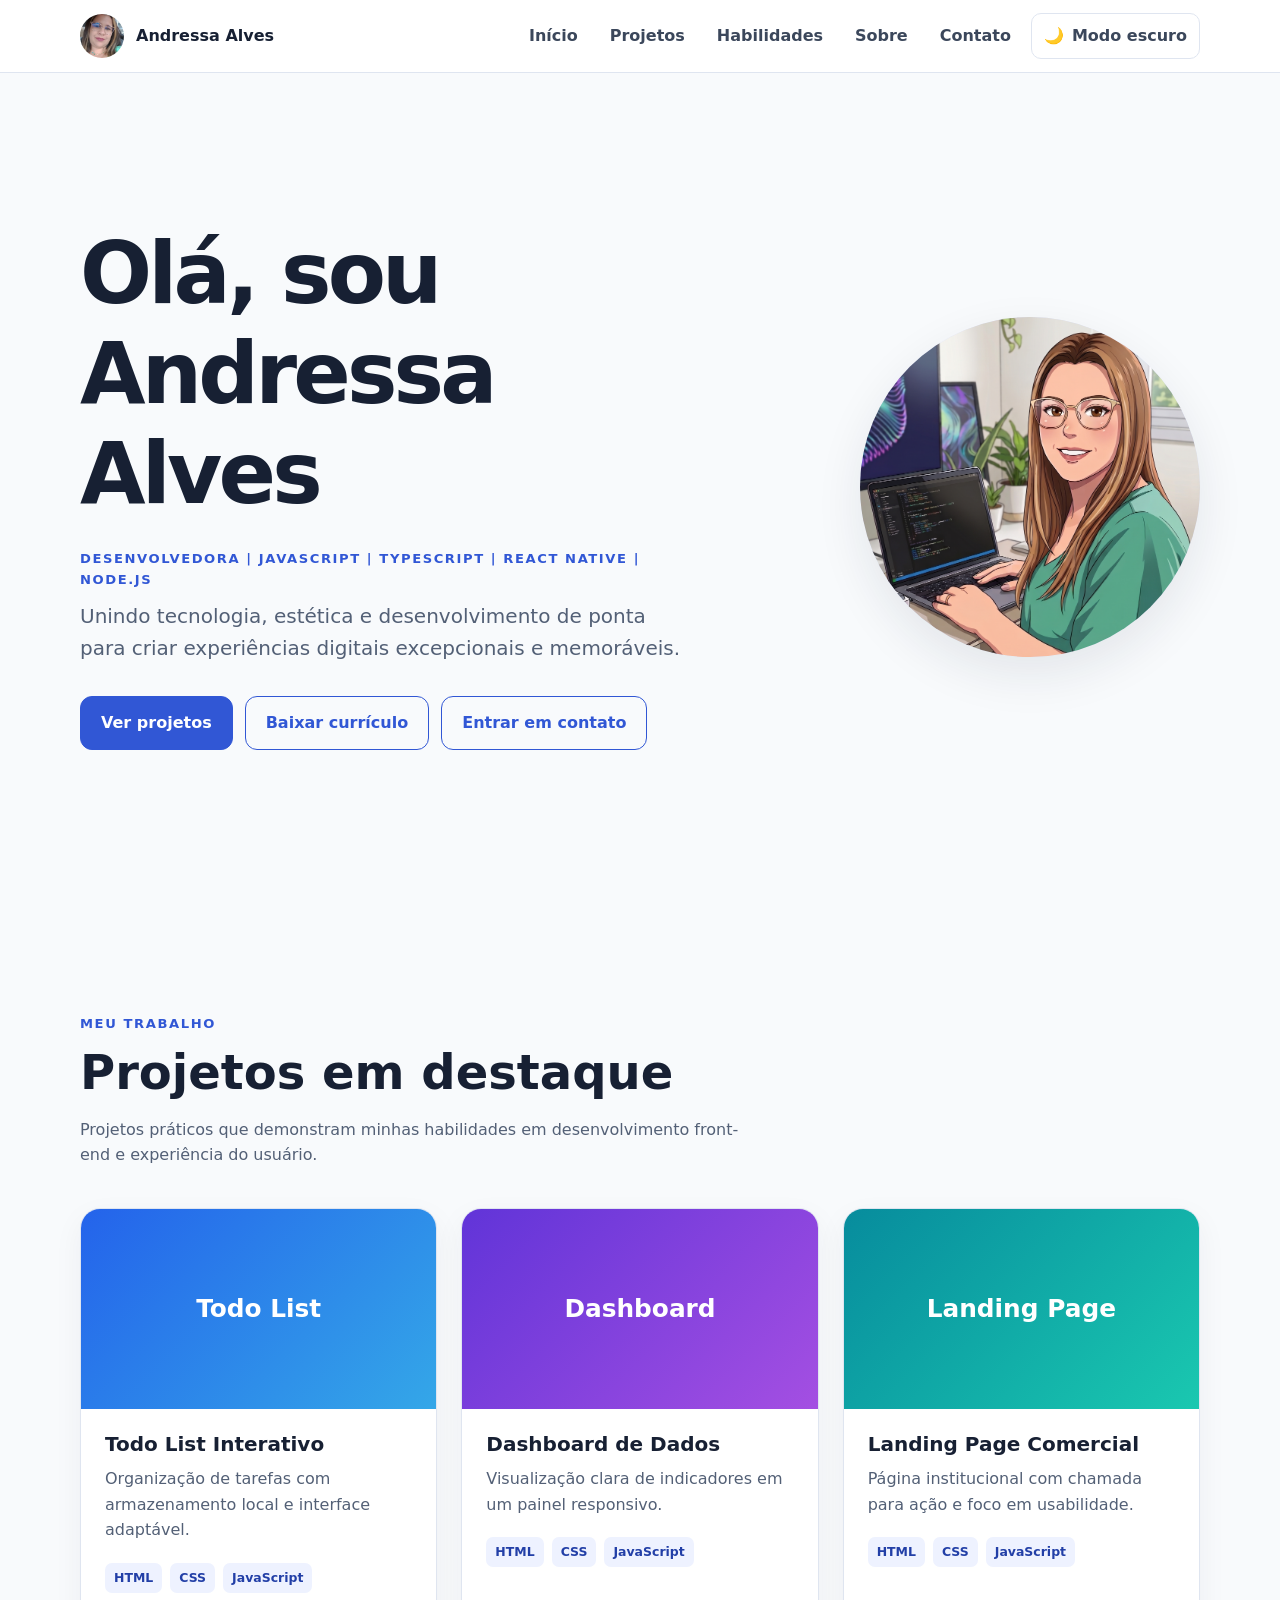
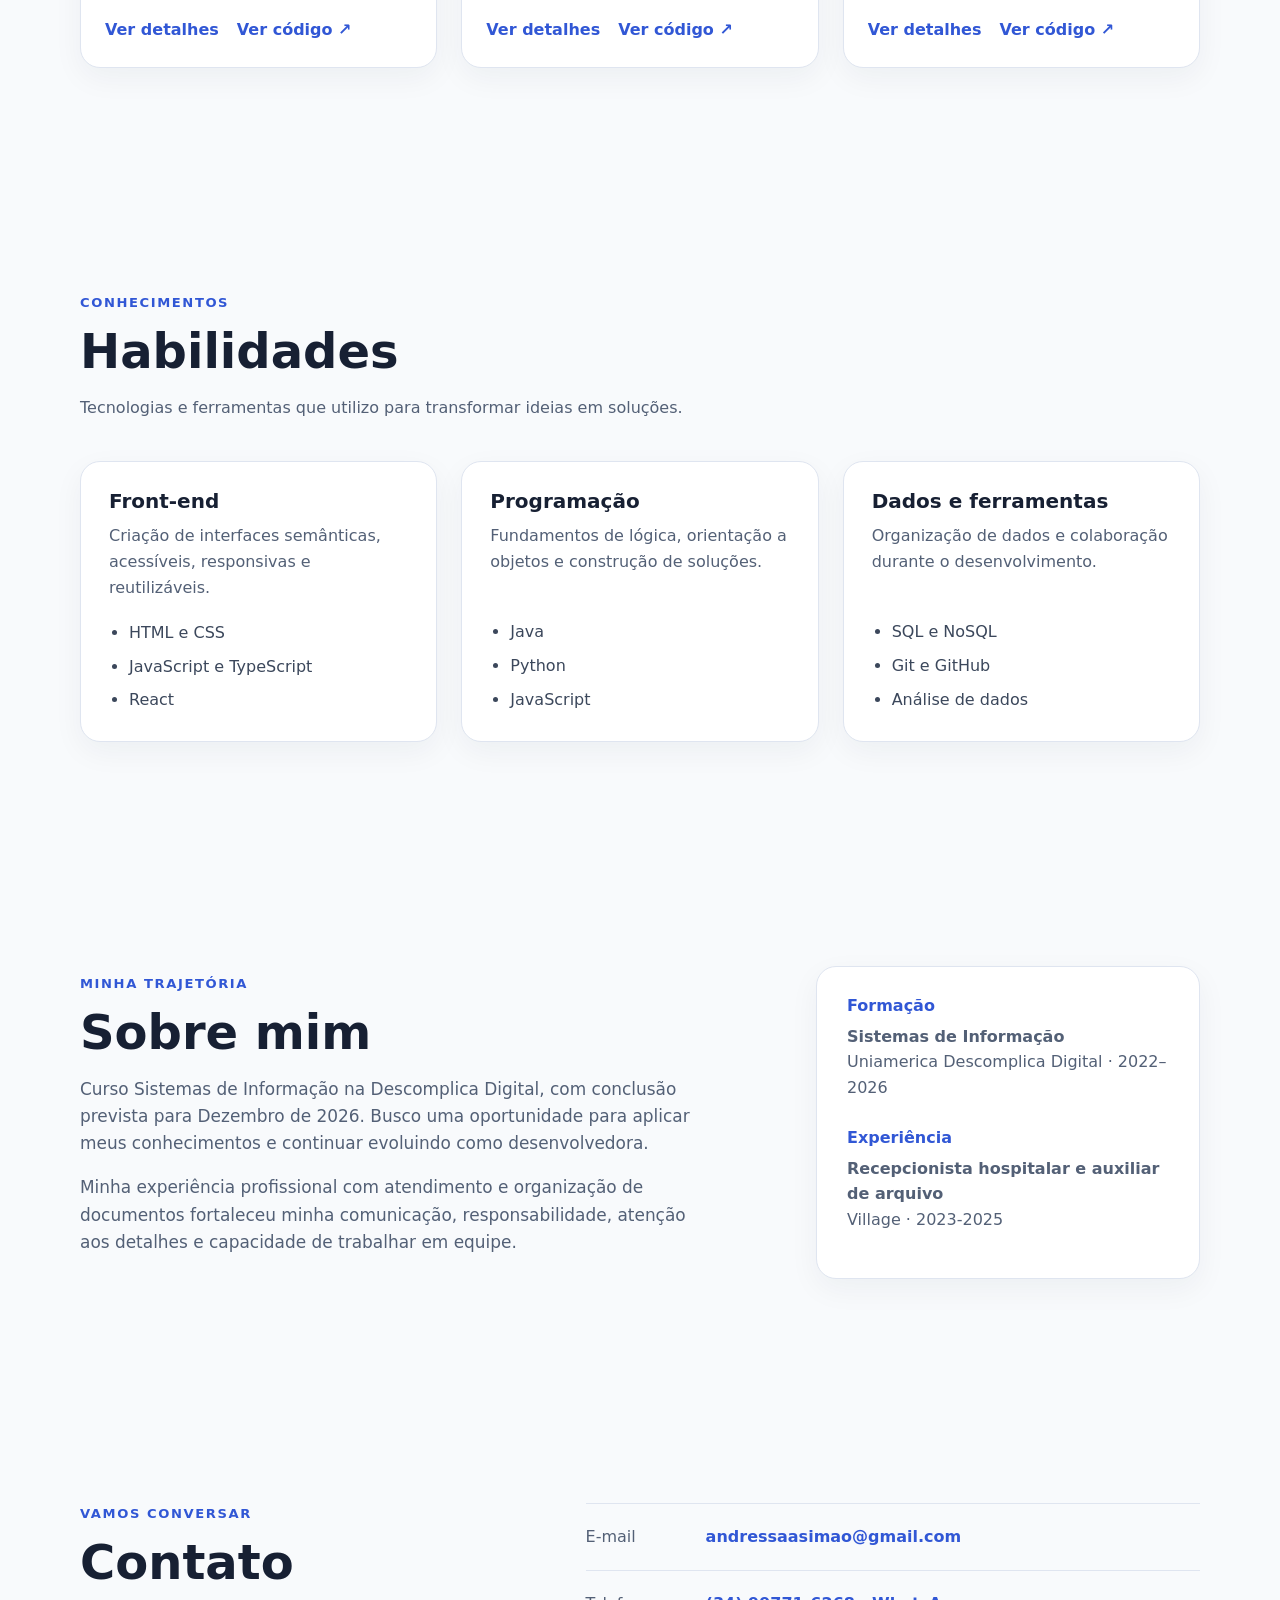
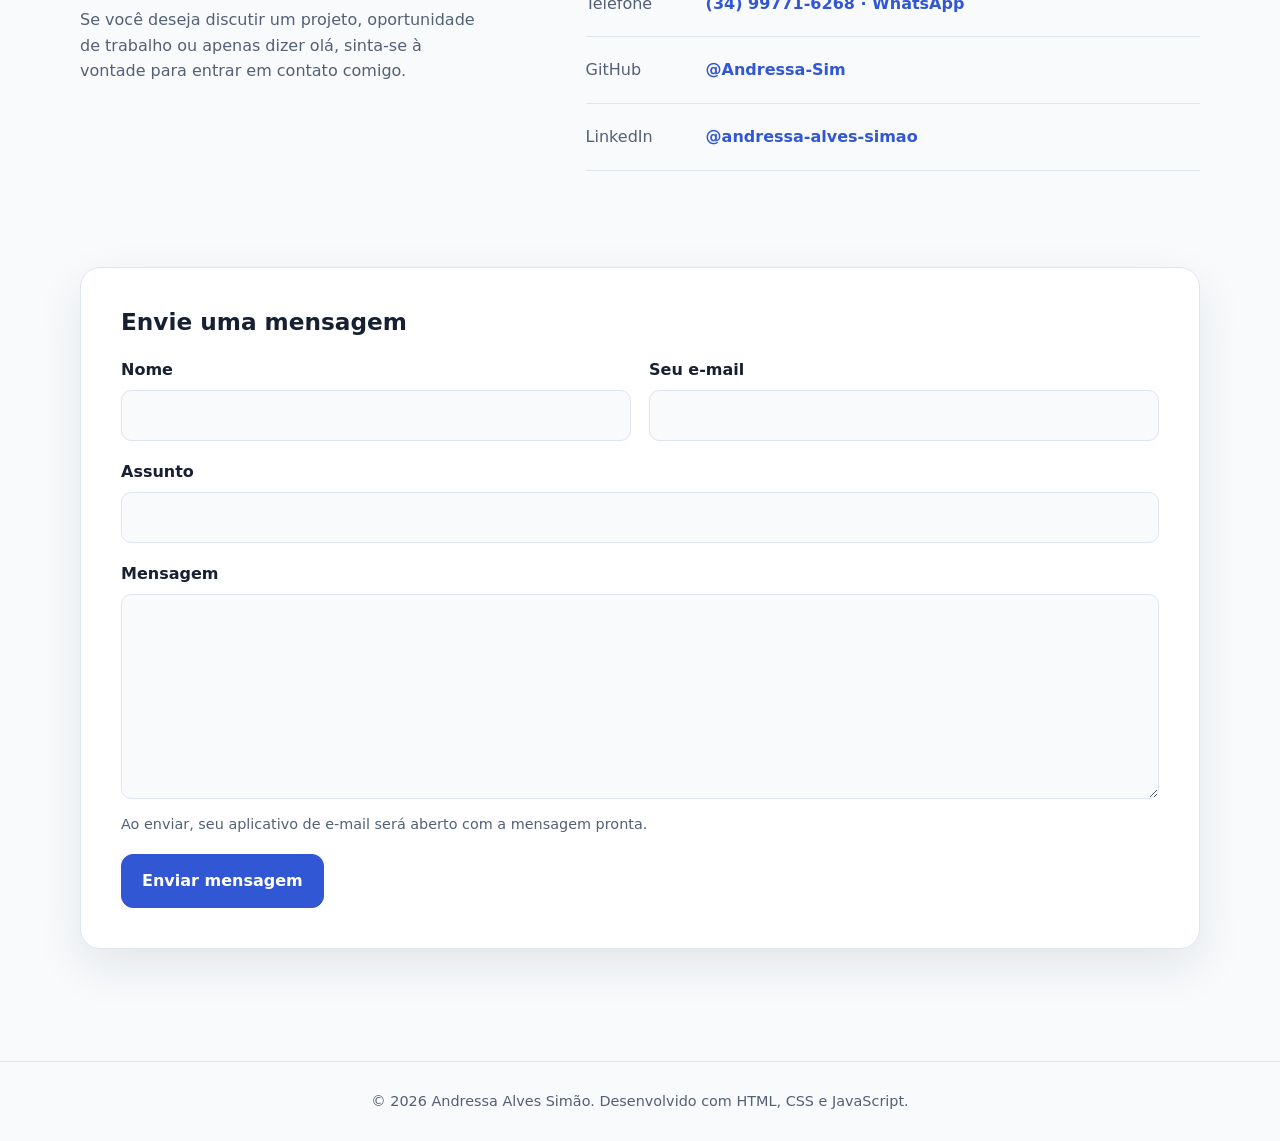
==== commit 059a4507: "Melhora portfolio, contatos e seguranca" ====
--- a/index.html
+++ b/index.html
@@ -2,9 +2,12 @@
 <html lang="pt-BR">
 <head>
   <meta charset="UTF-8">
+  <meta http-equiv="Content-Security-Policy" content="default-src 'self'; script-src 'self'; style-src 'self' https://fonts.googleapis.com; font-src https://fonts.gstatic.com; img-src 'self' data:; connect-src 'none'; object-src 'none'; base-uri 'none'; form-action 'self'; frame-src 'none'; media-src 'none'; upgrade-insecure-requests">
+  <meta name="referrer" content="no-referrer">
   <meta name="viewport" content="width=device-width, initial-scale=1.0">
   <meta name="description" content="Portfólio de Andressa Alves Simão, desenvolvedora web e estudante de Sistemas de Informação.">
-  <title>Andressa Alves Simão | Desenvolvedora Web</title>
+  <title>Andressa Alves Simão | Desenvolvedora Junior </title>
+  <link rel="icon" href="imagem/my-profile-img.jpg" type="image/jpeg">
   <link rel="preconnect" href="https://fonts.googleapis.com">
   <link rel="preconnect" href="https://fonts.gstatic.com" crossorigin>
   <link href="https://fonts.googleapis.com/css2?family=Inter:wght@400;500;600;700;800&display=swap" rel="stylesheet">
@@ -15,7 +18,7 @@
     <div class="header-inner">
       <a class="brand" href="#top" aria-label="Ir para o início">
         <img src="imagem/my-profile-img.jpg" alt="Foto de Andressa Alves Simão">
-        <span>Andressa Simão</span>
+        <span>Andressa Alves</span>
       </a>
 
       <button class="menu-button" type="button" aria-expanded="false" aria-controls="main-nav">
@@ -31,6 +34,10 @@
         <a href="#habilidades">Habilidades</a>
         <a href="#sobre">Sobre</a>
         <a href="#contato">Contato</a>
+        <button class="theme-toggle" type="button" aria-pressed="false">
+          <span class="theme-icon" aria-hidden="true">🌙</span>
+          <span class="theme-label">Modo escuro</span>
+        </button>
       </nav>
     </div>
   </header>
@@ -38,16 +45,21 @@
   <main>
     <section class="hero section" aria-labelledby="hero-title">
       <div class="hero-copy">
-        <p class="eyebrow">Desenvolvedora web</p>
-        <h1 id="hero-title">Olá, sou Andressa Alves Simão.</h1>
-        <p class="hero-text">Estudante de Sistemas de Informação, desenvolvo interfaces responsivas com HTML, CSS, JavaScript e React.</p>
+        <h1 id="hero-title">Olá, sou Andressa Alves</h1>
+        <p class="eyebrow">Desenvolvedora | JavaScript | TypeScript | React Native | Node.js</p>
+        <p class="hero-text">Unindo tecnologia, estética e desenvolvimento de ponta para criar experiências digitais excepcionais e memoráveis.</p>
         <div class="hero-actions">
           <a class="button" href="#projetos">Ver projetos</a>
+          <a
+            class="button button-secondary"
+            href="documento/Curriculo_Andressa_Desenvolvedora_Junior(1).pdf"
+            download="Curriculo-Andressa-Alves.pdf"
+          >Baixar currículo</a>
           <a class="button button-secondary" href="#contato">Entrar em contato</a>
         </div>
       </div>
       <figure class="hero-image-card">
-        <img src="anime_Image.png" alt="Ilustração de uma desenvolvedora trabalhando no computador">
+        <img src="imagem/anime_Image.png" alt="Ilustração de uma desenvolvedora trabalhando no computador">
       </figure>
     </section>
 
@@ -123,14 +135,14 @@
       <div>
         <p class="eyebrow">Minha trajetória</p>
         <h2 id="about-title">Sobre mim</h2>
-        <p>Curso Sistemas de Informação na Descomplica Digital, com conclusão prevista para julho de 2026. Busco uma oportunidade para aplicar meus conhecimentos e continuar evoluindo como desenvolvedora.</p>
+        <p>Curso Sistemas de Informação na Descomplica Digital, com conclusão prevista para Dezembro de 2026. Busco uma oportunidade para aplicar meus conhecimentos e continuar evoluindo como desenvolvedora.</p>
         <p>Minha experiência profissional com atendimento e organização de documentos fortaleceu minha comunicação, responsabilidade, atenção aos detalhes e capacidade de trabalhar em equipe.</p>
       </div>
       <aside class="experience-card" aria-label="Formação e experiência">
         <h3>Formação</h3>
-        <p><strong>Sistemas de Informação</strong><br>Descomplica Digital · 2022–2026</p>
+        <p><strong>Sistemas de Informação</strong><br>Uniamerica Descomplica Digital · 2022–2026</p>
         <h3>Experiência</h3>
-        <p><strong>Recepcionista hospitalar e auxiliar de arquivo</strong><br>Village · 2023–Atual</p>
+        <p><strong>Recepcionista hospitalar e auxiliar de arquivo</strong><br>Village · 2023-2025</p>
       </aside>
     </section>
 
@@ -138,13 +150,44 @@
       <div>
         <p class="eyebrow">Vamos conversar</p>
         <h2 id="contact-title">Contato</h2>
-        <p>Estou disponível para oportunidades, projetos e novas conexões profissionais.</p>
-      </div>
+        <p>Se você deseja discutir um projeto, oportunidade de trabalho ou apenas dizer olá, sinta-se à vontade para entrar em contato comigo.</p>
+      </div>
+
       <div class="contact-links">
-        <a href="mailto:andressa_alvessimao@hotmail.com"><span>E-mail</span><strong>andressa_alvessimao@hotmail.com</strong></a>
-        <a href="tel:+5534997716268"><span>Telefone</span><strong>(34) 99771-6268</strong></a>
-        <a href="https://github.com/andressa-simao" target="_blank" rel="noopener noreferrer"><span>GitHub</span><strong>@andressa-simao</strong></a>
-      </div>
+        <a href="mailto:andressaasimao@gmail.com"><span>E-mail</span><strong>andressaasimao@gmail.com</strong></a>
+        <a
+          href="https://wa.me/5534997716268?text=Ol%C3%A1%2C%20Andressa%21%20Vi%20seu%20portf%C3%B3lio%20e%20gostaria%20de%20conversar."
+          target="_blank"
+          rel="noopener noreferrer"
+          aria-label="Conversar com Andressa pelo WhatsApp"
+        ><span>Telefone</span><strong>(34) 99771-6268 · WhatsApp</strong></a>
+        <a href="https://github.com/Andressa-Sim" target="_blank" rel="noopener noreferrer"><span>GitHub</span><strong>@Andressa-Sim</strong></a>
+        <a href="https://www.linkedin.com/in/andressa-alves-simao/" target="_blank" rel="noopener noreferrer"><span>LinkedIn</span><strong>@andressa-alves-simao</strong></a>
+      </div>
+
+      <form class="contact-form" id="contact-form" action="#contato" method="post" accept-charset="UTF-8">
+        <h3>Envie uma mensagem</h3>
+        <div class="form-grid">
+          <label>
+            Nome
+            <input type="text" name="name" autocomplete="name" maxlength="80" required>
+          </label>
+          <label>
+            Seu e-mail
+            <input type="email" name="email" autocomplete="email" maxlength="254" required>
+          </label>
+        </div>
+        <label>
+          Assunto
+          <input type="text" name="subject" maxlength="120" required>
+        </label>
+        <label>
+          Mensagem
+          <textarea name="message" rows="7" maxlength="2000" required></textarea>
+        </label>
+        <p class="form-help">Ao enviar, seu aplicativo de e-mail será aberto com a mensagem pronta.</p>
+        <button class="button" type="submit">Enviar mensagem</button>
+      </form>
     </section>
   </main>
 
--- a/style.css
+++ b/style.css
@@ -1,21 +1,44 @@
 :root {
   color-scheme: light;
   font-family: "Inter", system-ui, sans-serif;
-  color: #172033;
-  background: #f8fafc;
+  color: var(--text);
+  background: var(--background);
   line-height: 1.6;
+  --background: #f8fafc;
+  --text: #172033;
   --primary: #3157d5;
   --primary-dark: #223fa7;
+  --on-primary: #ffffff;
   --surface: #ffffff;
   --surface-soft: #eef2ff;
   --text-soft: #536076;
   --border: #dfe5f0;
+  --header-background: rgba(255, 255, 255, .96);
+  --nav-text: #3b475b;
+  --section-tinted: #f0f3ff;
   --shadow: 0 18px 48px rgba(23, 32, 51, 0.09);
+}
+
+:root[data-theme="dark"] {
+  color-scheme: dark;
+  --background: #0d1321;
+  --text: #f1f5ff;
+  --primary: #91aaff;
+  --primary-dark: #b5c4ff;
+  --on-primary: #111a30;
+  --surface: #171f31;
+  --surface-soft: #222d46;
+  --text-soft: #b8c2d6;
+  --border: #34405a;
+  --header-background: rgba(13, 19, 33, .96);
+  --nav-text: #d4dced;
+  --section-tinted: #121b2e;
+  --shadow: 0 18px 48px rgba(0, 0, 0, .3);
 }
 
 * { box-sizing: border-box; }
 html { scroll-behavior: smooth; scroll-padding-top: 84px; }
-body { margin: 0; min-width: 280px; background: #f8fafc; }
+body { margin: 0; min-width: 280px; background: var(--background); }
 body.menu-open, body.modal-open { overflow: hidden; }
 img { display: block; max-width: 100%; }
 a { color: inherit; text-decoration: none; }
@@ -26,19 +49,22 @@
 p { color: var(--text-soft); }
 .sr-only { position: absolute; width: 1px; height: 1px; padding: 0; margin: -1px; overflow: hidden; clip: rect(0, 0, 0, 0); white-space: nowrap; border: 0; }
 
-.header-main { position: sticky; top: 0; z-index: 20; background: rgba(255,255,255,.96); border-bottom: 1px solid var(--border); }
+.header-main { position: sticky; top: 0; z-index: 20; background: var(--header-background); border-bottom: 1px solid var(--border); }
 .header-inner { width: min(1120px, calc(100% - 40px)); min-height: 72px; margin: auto; display: flex; align-items: center; justify-content: space-between; gap: 24px; }
-.brand { display: inline-flex; align-items: center; gap: 12px; font-weight: 800; color: #172033; }
+.brand { display: inline-flex; align-items: center; gap: 12px; font-weight: 800; color: var(--text); }
 .brand img { width: 44px; height: 44px; border-radius: 50%; object-fit: cover; }
 .main-nav { display: flex; align-items: center; gap: 8px; }
-.main-nav a { padding: 9px 12px; border-radius: 10px; color: #3b475b; font-weight: 600; }
+.main-nav a { padding: 9px 12px; border-radius: 10px; color: var(--nav-text); font-weight: 600; }
 .main-nav a:hover, .main-nav a:focus-visible { color: var(--primary); background: var(--surface-soft); }
 .menu-button { display: none; width: 44px; height: 44px; padding: 10px; border: 0; border-radius: 10px; background: var(--surface-soft); cursor: pointer; }
-.menu-button span[aria-hidden] { display: block; height: 2px; margin: 5px 0; background: #172033; }
+.menu-button span[aria-hidden] { display: block; height: 2px; margin: 5px 0; background: var(--text); }
+.theme-toggle { display: inline-flex; align-items: center; gap: 8px; padding: 9px 12px; border: 1px solid var(--border); border-radius: 10px; background: var(--surface); color: var(--nav-text); font-weight: 700; cursor: pointer; }
+.theme-toggle:hover, .theme-toggle:focus-visible { color: var(--primary); background: var(--surface-soft); }
+.theme-icon { line-height: 1; }
 
 .section { width: min(1120px, calc(100% - 40px)); margin: auto; padding: clamp(64px, 9vw, 112px) 0; }
 .section-tinted { position: relative; }
-.section-tinted::before { content: ""; position: absolute; z-index: -1; inset: 0 50%; width: 100vw; transform: translateX(-50%); background: #f0f3ff; }
+.section-tinted::before { content: ""; position: absolute; z-index: -1; inset: 0 50%; width: 100vw; transform: translateX(-50%); background: var(--section-tinted); }
 .section-header { max-width: 680px; margin-bottom: 40px; }
 .eyebrow { margin-bottom: 10px; color: var(--primary); font-size: .82rem; font-weight: 800; letter-spacing: .12em; text-transform: uppercase; }
 
@@ -46,11 +72,11 @@
 .hero h1 { max-width: 750px; margin-bottom: 24px; font-size: clamp(2.6rem, 7vw, 5.3rem); letter-spacing: -.045em; }
 .hero-text { max-width: 650px; font-size: clamp(1.05rem, 2vw, 1.25rem); }
 .hero-actions { display: flex; flex-wrap: wrap; gap: 12px; margin-top: 32px; }
-.button { display: inline-flex; justify-content: center; align-items: center; padding: 13px 20px; border: 1px solid var(--primary); border-radius: 12px; background: var(--primary); color: white; font-weight: 700; cursor: pointer; }
+.button { display: inline-flex; justify-content: center; align-items: center; padding: 13px 20px; border: 1px solid var(--primary); border-radius: 12px; background: var(--primary); color: var(--on-primary); font-weight: 700; cursor: pointer; }
 .button:hover, .button:focus-visible { background: var(--primary-dark); }
 .button-secondary { color: var(--primary); background: transparent; }
-.button-secondary:hover, .button-secondary:focus-visible { color: white; }
-.hero-image-card { margin: 0; overflow: hidden; aspect-ratio: 4 / 5; border-radius: 28px; background: #dfe5ff; box-shadow: var(--shadow); }
+.button-secondary:hover, .button-secondary:focus-visible { color: var(--on-primary); }
+.hero-image-card { width: min(100%, 340px); margin: 0; justify-self: end; overflow: hidden; aspect-ratio: 1; border-radius: 50%; background: #dfe5ff; box-shadow: var(--shadow); }
 .hero-image-card img { width: 100%; height: 100%; object-fit: cover; }
 
 .projects-grid, .skills-grid { display: grid; grid-template-columns: repeat(3, minmax(0, 1fr)); gap: 24px; }
@@ -70,7 +96,7 @@
 
 .skill-card { padding: 28px; }
 .skill-card p { min-height: 76px; }
-.skill-card ul { margin: 20px 0 0; padding-left: 20px; color: #3b475b; }
+.skill-card ul { margin: 20px 0 0; padding-left: 20px; color: var(--nav-text); }
 .skill-card li + li { margin-top: 8px; }
 
 .about { display: grid; grid-template-columns: minmax(0, 1.25fr) minmax(300px, .75fr); gap: clamp(40px, 8vw, 96px); align-items: center; }
@@ -85,17 +111,26 @@
 .contact-links span { color: var(--text-soft); }
 .contact-links strong { color: var(--primary); }
 .contact-links a:hover strong, .contact-links a:focus-visible strong { text-decoration: underline; }
+.contact-form { grid-column: 1 / -1; display: grid; gap: 18px; padding: clamp(24px, 5vw, 40px); border: 1px solid var(--border); border-radius: 20px; background: var(--surface); box-shadow: var(--shadow); }
+.contact-form h3 { margin-bottom: 4px; font-size: 1.45rem; }
+.form-grid { display: grid; grid-template-columns: repeat(2, minmax(0, 1fr)); gap: 18px; }
+.contact-form label { display: grid; gap: 7px; color: var(--text); font-weight: 700; }
+.contact-form input, .contact-form textarea { width: 100%; padding: 12px 14px; border: 1px solid var(--border); border-radius: 10px; outline: none; background: var(--background); color: var(--text); font: inherit; }
+.contact-form textarea { min-height: 150px; resize: vertical; }
+.contact-form input:focus, .contact-form textarea:focus { border-color: var(--primary); box-shadow: 0 0 0 3px color-mix(in srgb, var(--primary) 22%, transparent); }
+.contact-form .form-help { margin: -4px 0 0; font-size: .9rem; }
+.contact-form .button { width: fit-content; }
 
 .modal-overlay { position: fixed; z-index: 50; inset: 0; display: grid; place-items: center; padding: 20px; background: rgba(12,18,32,.72); opacity: 0; visibility: hidden; }
 .modal-overlay.active { opacity: 1; visibility: visible; }
-.modal-content { position: relative; width: min(560px, 100%); max-height: calc(100vh - 40px); overflow-y: auto; padding: 32px; border-radius: 20px; background: white; }
+.modal-content { position: relative; width: min(560px, 100%); max-height: calc(100vh - 40px); overflow-y: auto; padding: 32px; border-radius: 20px; background: var(--surface); }
 .modal-close { position: absolute; top: 16px; right: 16px; width: 40px; height: 40px; border: 0; border-radius: 50%; background: var(--surface-soft); font-size: 1.5rem; cursor: pointer; }
 .modal-content h2 { padding-right: 36px; font-size: 1.7rem; }
 .modal-list { margin: 20px 0; padding-left: 20px; color: var(--text-soft); }
 .modal-list li + li { margin-top: 8px; }
 .footer-main { padding: 28px 20px; border-top: 1px solid var(--border); text-align: center; }
 .footer-main p { margin: 0; font-size: .9rem; }
-.scroll-top { position: fixed; right: 20px; bottom: 20px; display: grid; place-items: center; width: 44px; height: 44px; border-radius: 50%; background: var(--primary); color: white; opacity: 0; visibility: hidden; }
+.scroll-top { position: fixed; right: 20px; bottom: 20px; display: grid; place-items: center; width: 44px; height: 44px; border-radius: 50%; background: var(--primary); color: var(--on-primary); opacity: 0; visibility: hidden; }
 .scroll-top.visible { opacity: 1; visibility: visible; }
 
 @media (max-width: 900px) {
@@ -108,14 +143,15 @@
 @media (max-width: 720px) {
   .header-inner { width: min(100% - 32px, 1120px); }
   .menu-button { display: block; }
-  .main-nav { position: absolute; top: calc(100% + 1px); left: 0; right: 0; display: none; padding: 12px 20px 20px; border-bottom: 1px solid var(--border); background: white; box-shadow: var(--shadow); }
+  .main-nav { position: absolute; top: calc(100% + 1px); left: 0; right: 0; display: none; padding: 12px 20px 20px; border-bottom: 1px solid var(--border); background: var(--surface); box-shadow: var(--shadow); }
   .main-nav.open { display: grid; }
   .main-nav a { padding: 12px; }
+  .theme-toggle { justify-content: flex-start; width: 100%; padding: 12px; }
   .section { width: min(100% - 32px, 1120px); }
   .hero { min-height: auto; grid-template-columns: 1fr; padding-top: 64px; }
   .hero-copy { order: 1; }
-  .hero-image-card { order: 2; width: min(100%, 420px); aspect-ratio: 4 / 3; }
-  .projects-grid, .about, .contact { grid-template-columns: 1fr; }
+  .hero-image-card { order: 2; width: min(82vw, 300px); justify-self: center; aspect-ratio: 1; }
+  .projects-grid, .about, .contact, .form-grid { grid-template-columns: 1fr; }
   .contact-links a { grid-template-columns: 1fr; gap: 4px; }
 }
 
